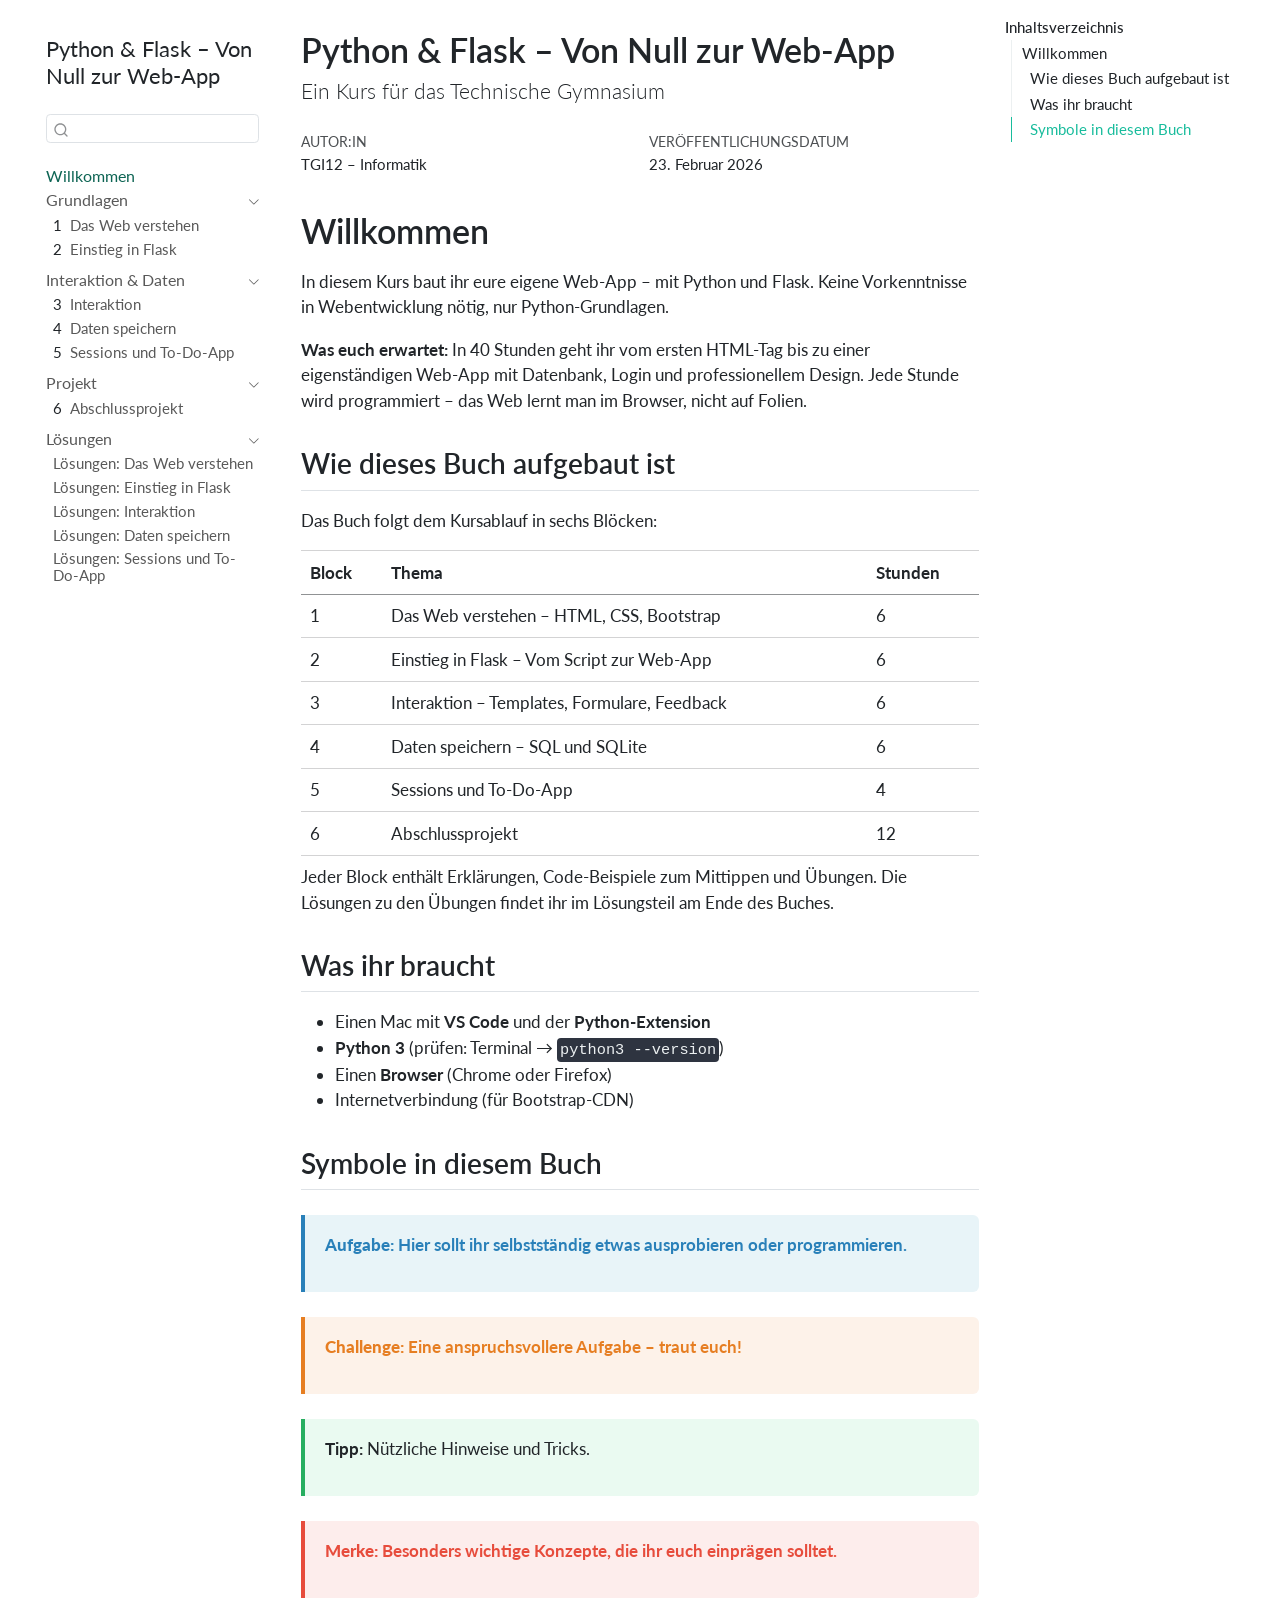
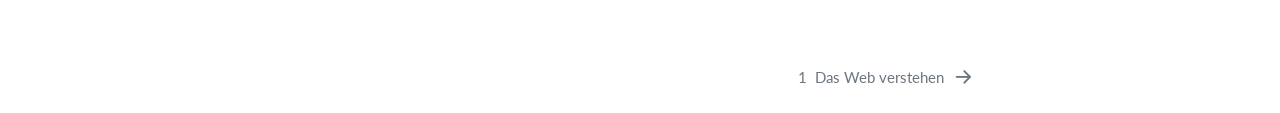
==== index.html @ f897faab "ihioh" ====
<!DOCTYPE html>
<html xmlns="http://www.w3.org/1999/xhtml" lang="de" xml:lang="de"><head>

<meta charset="utf-8">
<meta name="generator" content="quarto-1.8.27">

<meta name="viewport" content="width=device-width, initial-scale=1.0, user-scalable=yes">

<meta name="author" content="TGI12 – Informatik">

<title>Python &amp; Flask – Von Null zur Web-App</title>
<style>
code{white-space: pre-wrap;}
span.smallcaps{font-variant: small-caps;}
div.columns{display: flex; gap: min(4vw, 1.5em);}
div.column{flex: auto; overflow-x: auto;}
div.hanging-indent{margin-left: 1.5em; text-indent: -1.5em;}
ul.task-list{list-style: none;}
ul.task-list li input[type="checkbox"] {
  width: 0.8em;
  margin: 0 0.8em 0.2em -1em; /* quarto-specific, see https://github.com/quarto-dev/quarto-cli/issues/4556 */ 
  vertical-align: middle;
}
</style>


<script src="site_libs/quarto-nav/quarto-nav.js"></script>
<script src="site_libs/quarto-nav/headroom.min.js"></script>
<script src="site_libs/clipboard/clipboard.min.js"></script>
<script src="site_libs/quarto-search/autocomplete.umd.js"></script>
<script src="site_libs/quarto-search/fuse.min.js"></script>
<script src="site_libs/quarto-search/quarto-search.js"></script>
<meta name="quarto:offset" content="./">
<link href="./01-web-verstehen.html" rel="next">
<script src="site_libs/quarto-html/quarto.js" type="module"></script>
<script src="site_libs/quarto-html/tabsets/tabsets.js" type="module"></script>
<script src="site_libs/quarto-html/axe/axe-check.js" type="module"></script>
<script src="site_libs/quarto-html/popper.min.js"></script>
<script src="site_libs/quarto-html/tippy.umd.min.js"></script>
<script src="site_libs/quarto-html/anchor.min.js"></script>
<link href="site_libs/quarto-html/tippy.css" rel="stylesheet">
<link href="site_libs/quarto-html/quarto-syntax-highlighting-9e15f8fb9e1f2f288bfbe28f6ca11029.css" rel="stylesheet" id="quarto-text-highlighting-styles">
<script src="site_libs/bootstrap/bootstrap.min.js"></script>
<link href="site_libs/bootstrap/bootstrap-icons.css" rel="stylesheet">
<link href="site_libs/bootstrap/bootstrap-2f3bc4ba27a05b147495d91446fe5e42.min.css" rel="stylesheet" append-hash="true" id="quarto-bootstrap" data-mode="light">
<script id="quarto-search-options" type="application/json">{
  "location": "sidebar",
  "copy-button": false,
  "collapse-after": 3,
  "panel-placement": "start",
  "type": "textbox",
  "limit": 50,
  "keyboard-shortcut": [
    "f",
    "/",
    "s"
  ],
  "show-item-context": false,
  "language": {
    "search-no-results-text": "Keine Treffer",
    "search-matching-documents-text": "Treffer",
    "search-copy-link-title": "Link in die Suche kopieren",
    "search-hide-matches-text": "Zusätzliche Treffer verbergen",
    "search-more-match-text": "weitere Treffer in diesem Dokument",
    "search-more-matches-text": "weitere Treffer in diesem Dokument",
    "search-clear-button-title": "Zurücksetzen",
    "search-text-placeholder": "",
    "search-detached-cancel-button-title": "Abbrechen",
    "search-submit-button-title": "Abschicken",
    "search-label": "Suchen"
  }
}</script>


<link rel="stylesheet" href="styles.css">
</head>

<body class="nav-sidebar floating quarto-light">

<div id="quarto-search-results"></div>
  <header id="quarto-header" class="headroom fixed-top">
  <nav class="quarto-secondary-nav">
    <div class="container-fluid d-flex">
      <button type="button" class="quarto-btn-toggle btn" data-bs-toggle="collapse" role="button" data-bs-target=".quarto-sidebar-collapse-item" aria-controls="quarto-sidebar" aria-expanded="false" aria-label="Seitenleiste umschalten" onclick="if (window.quartoToggleHeadroom) { window.quartoToggleHeadroom(); }">
        <i class="bi bi-layout-text-sidebar-reverse"></i>
      </button>
        <nav class="quarto-page-breadcrumbs" aria-label="breadcrumb"><ol class="breadcrumb"><li class="breadcrumb-item"><a href="./index.html">Willkommen</a></li></ol></nav>
        <a class="flex-grow-1" role="navigation" data-bs-toggle="collapse" data-bs-target=".quarto-sidebar-collapse-item" aria-controls="quarto-sidebar" aria-expanded="false" aria-label="Seitenleiste umschalten" onclick="if (window.quartoToggleHeadroom) { window.quartoToggleHeadroom(); }">      
        </a>
      <button type="button" class="btn quarto-search-button" aria-label="Suchen" onclick="window.quartoOpenSearch();">
        <i class="bi bi-search"></i>
      </button>
    </div>
  </nav>
</header>
<!-- content -->
<div id="quarto-content" class="quarto-container page-columns page-rows-contents page-layout-article">
<!-- sidebar -->
  <nav id="quarto-sidebar" class="sidebar collapse collapse-horizontal quarto-sidebar-collapse-item sidebar-navigation floating overflow-auto">
    <div class="pt-lg-2 mt-2 text-left sidebar-header">
    <div class="sidebar-title mb-0 py-0">
      <a href="./">Python &amp; Flask – Von Null zur Web-App</a> 
    </div>
      </div>
        <div class="mt-2 flex-shrink-0 align-items-center">
        <div class="sidebar-search">
        <div id="quarto-search" class="" title="Suchen"></div>
        </div>
        </div>
    <div class="sidebar-menu-container"> 
    <ul class="list-unstyled mt-1">
        <li class="sidebar-item">
  <div class="sidebar-item-container"> 
  <a href="./index.html" class="sidebar-item-text sidebar-link active">
 <span class="menu-text">Willkommen</span></a>
  </div>
</li>
        <li class="sidebar-item sidebar-item-section">
      <div class="sidebar-item-container"> 
            <a class="sidebar-item-text sidebar-link text-start" data-bs-toggle="collapse" data-bs-target="#quarto-sidebar-section-1" role="navigation" aria-expanded="true">
 <span class="menu-text">Grundlagen</span></a>
          <a class="sidebar-item-toggle text-start" data-bs-toggle="collapse" data-bs-target="#quarto-sidebar-section-1" role="navigation" aria-expanded="true" aria-label="Abschnitt umschalten">
            <i class="bi bi-chevron-right ms-2"></i>
          </a> 
      </div>
      <ul id="quarto-sidebar-section-1" class="collapse list-unstyled sidebar-section depth1 show">  
          <li class="sidebar-item">
  <div class="sidebar-item-container"> 
  <a href="./01-web-verstehen.html" class="sidebar-item-text sidebar-link">
 <span class="menu-text"><span class="chapter-number">1</span>&nbsp; <span class="chapter-title">Das Web verstehen</span></span></a>
  </div>
</li>
          <li class="sidebar-item">
  <div class="sidebar-item-container"> 
  <a href="./02-einstieg-flask.html" class="sidebar-item-text sidebar-link">
 <span class="menu-text"><span class="chapter-number">2</span>&nbsp; <span class="chapter-title">Einstieg in Flask</span></span></a>
  </div>
</li>
      </ul>
  </li>
        <li class="sidebar-item sidebar-item-section">
      <div class="sidebar-item-container"> 
            <a class="sidebar-item-text sidebar-link text-start" data-bs-toggle="collapse" data-bs-target="#quarto-sidebar-section-2" role="navigation" aria-expanded="true">
 <span class="menu-text">Interaktion &amp; Daten</span></a>
          <a class="sidebar-item-toggle text-start" data-bs-toggle="collapse" data-bs-target="#quarto-sidebar-section-2" role="navigation" aria-expanded="true" aria-label="Abschnitt umschalten">
            <i class="bi bi-chevron-right ms-2"></i>
          </a> 
      </div>
      <ul id="quarto-sidebar-section-2" class="collapse list-unstyled sidebar-section depth1 show">  
          <li class="sidebar-item">
  <div class="sidebar-item-container"> 
  <a href="./03-interaktion.html" class="sidebar-item-text sidebar-link">
 <span class="menu-text"><span class="chapter-number">3</span>&nbsp; <span class="chapter-title">Interaktion</span></span></a>
  </div>
</li>
          <li class="sidebar-item">
  <div class="sidebar-item-container"> 
  <a href="./04-datenbanken.html" class="sidebar-item-text sidebar-link">
 <span class="menu-text"><span class="chapter-number">4</span>&nbsp; <span class="chapter-title">Daten speichern</span></span></a>
  </div>
</li>
          <li class="sidebar-item">
  <div class="sidebar-item-container"> 
  <a href="./05-sessions.html" class="sidebar-item-text sidebar-link">
 <span class="menu-text"><span class="chapter-number">5</span>&nbsp; <span class="chapter-title">Sessions und To-Do-App</span></span></a>
  </div>
</li>
      </ul>
  </li>
        <li class="sidebar-item sidebar-item-section">
      <div class="sidebar-item-container"> 
            <a class="sidebar-item-text sidebar-link text-start" data-bs-toggle="collapse" data-bs-target="#quarto-sidebar-section-3" role="navigation" aria-expanded="true">
 <span class="menu-text">Projekt</span></a>
          <a class="sidebar-item-toggle text-start" data-bs-toggle="collapse" data-bs-target="#quarto-sidebar-section-3" role="navigation" aria-expanded="true" aria-label="Abschnitt umschalten">
            <i class="bi bi-chevron-right ms-2"></i>
          </a> 
      </div>
      <ul id="quarto-sidebar-section-3" class="collapse list-unstyled sidebar-section depth1 show">  
          <li class="sidebar-item">
  <div class="sidebar-item-container"> 
  <a href="./06-abschlussprojekt.html" class="sidebar-item-text sidebar-link">
 <span class="menu-text"><span class="chapter-number">6</span>&nbsp; <span class="chapter-title">Abschlussprojekt</span></span></a>
  </div>
</li>
      </ul>
  </li>
        <li class="sidebar-item sidebar-item-section">
      <div class="sidebar-item-container"> 
            <a class="sidebar-item-text sidebar-link text-start" data-bs-toggle="collapse" data-bs-target="#quarto-sidebar-section-4" role="navigation" aria-expanded="true">
 <span class="menu-text">Lösungen</span></a>
          <a class="sidebar-item-toggle text-start" data-bs-toggle="collapse" data-bs-target="#quarto-sidebar-section-4" role="navigation" aria-expanded="true" aria-label="Abschnitt umschalten">
            <i class="bi bi-chevron-right ms-2"></i>
          </a> 
      </div>
      <ul id="quarto-sidebar-section-4" class="collapse list-unstyled sidebar-section depth1 show">  
          <li class="sidebar-item">
  <div class="sidebar-item-container"> 
  <a href="./loesungen/01-loesungen.html" class="sidebar-item-text sidebar-link">
 <span class="menu-text">Lösungen: Das Web verstehen</span></a>
  </div>
</li>
          <li class="sidebar-item">
  <div class="sidebar-item-container"> 
  <a href="./loesungen/02-loesungen.html" class="sidebar-item-text sidebar-link">
 <span class="menu-text">Lösungen: Einstieg in Flask</span></a>
  </div>
</li>
          <li class="sidebar-item">
  <div class="sidebar-item-container"> 
  <a href="./loesungen/03-loesungen.html" class="sidebar-item-text sidebar-link">
 <span class="menu-text">Lösungen: Interaktion</span></a>
  </div>
</li>
          <li class="sidebar-item">
  <div class="sidebar-item-container"> 
  <a href="./loesungen/04-loesungen.html" class="sidebar-item-text sidebar-link">
 <span class="menu-text">Lösungen: Daten speichern</span></a>
  </div>
</li>
          <li class="sidebar-item">
  <div class="sidebar-item-container"> 
  <a href="./loesungen/05-loesungen.html" class="sidebar-item-text sidebar-link">
 <span class="menu-text">Lösungen: Sessions und To-Do-App</span></a>
  </div>
</li>
      </ul>
  </li>
    </ul>
    </div>
</nav>
<div id="quarto-sidebar-glass" class="quarto-sidebar-collapse-item" data-bs-toggle="collapse" data-bs-target=".quarto-sidebar-collapse-item"></div>
<!-- margin-sidebar -->
    <div id="quarto-margin-sidebar" class="sidebar margin-sidebar">
        <nav id="TOC" role="doc-toc" class="toc-active">
    <h2 id="toc-title">Inhaltsverzeichnis</h2>
   
  <ul>
  <li><a href="#willkommen" id="toc-willkommen" class="nav-link active" data-scroll-target="#willkommen">Willkommen</a>
  <ul class="collapse">
  <li><a href="#wie-dieses-buch-aufgebaut-ist" id="toc-wie-dieses-buch-aufgebaut-ist" class="nav-link" data-scroll-target="#wie-dieses-buch-aufgebaut-ist">Wie dieses Buch aufgebaut ist</a></li>
  <li><a href="#was-ihr-braucht" id="toc-was-ihr-braucht" class="nav-link" data-scroll-target="#was-ihr-braucht">Was ihr braucht</a></li>
  <li><a href="#symbole-in-diesem-buch" id="toc-symbole-in-diesem-buch" class="nav-link" data-scroll-target="#symbole-in-diesem-buch">Symbole in diesem Buch</a></li>
  </ul></li>
  </ul>
</nav>
    </div>
<!-- main -->
<main class="content" id="quarto-document-content">

<header id="title-block-header" class="quarto-title-block default">
<div class="quarto-title">
<h1 class="title">Python &amp; Flask – Von Null zur Web-App</h1>
<p class="subtitle lead">Ein Kurs für das Technische Gymnasium</p>
</div>



<div class="quarto-title-meta">

    <div>
    <div class="quarto-title-meta-heading">Autor:in</div>
    <div class="quarto-title-meta-contents">
             <p>TGI12 – Informatik </p>
          </div>
  </div>
    
    <div>
    <div class="quarto-title-meta-heading">Veröffentlichungsdatum</div>
    <div class="quarto-title-meta-contents">
      <p class="date">23. Februar 2026</p>
    </div>
  </div>
  
    
  </div>
  


</header>


<section id="willkommen" class="level1 unnumbered">
<h1 class="unnumbered">Willkommen</h1>
<p>In diesem Kurs baut ihr eure eigene Web-App – mit Python und Flask. Keine Vorkenntnisse in Webentwicklung nötig, nur Python-Grundlagen.</p>
<p><strong>Was euch erwartet:</strong> In 40 Stunden geht ihr vom ersten HTML-Tag bis zu einer eigenständigen Web-App mit Datenbank, Login und professionellem Design. Jede Stunde wird programmiert – das Web lernt man im Browser, nicht auf Folien.</p>
<section id="wie-dieses-buch-aufgebaut-ist" class="level2">
<h2 class="anchored" data-anchor-id="wie-dieses-buch-aufgebaut-ist">Wie dieses Buch aufgebaut ist</h2>
<p>Das Buch folgt dem Kursablauf in sechs Blöcken:</p>
<table class="caption-top table">
<thead>
<tr class="header">
<th>Block</th>
<th>Thema</th>
<th>Stunden</th>
</tr>
</thead>
<tbody>
<tr class="odd">
<td>1</td>
<td>Das Web verstehen – HTML, CSS, Bootstrap</td>
<td>6</td>
</tr>
<tr class="even">
<td>2</td>
<td>Einstieg in Flask – Vom Script zur Web-App</td>
<td>6</td>
</tr>
<tr class="odd">
<td>3</td>
<td>Interaktion – Templates, Formulare, Feedback</td>
<td>6</td>
</tr>
<tr class="even">
<td>4</td>
<td>Daten speichern – SQL und SQLite</td>
<td>6</td>
</tr>
<tr class="odd">
<td>5</td>
<td>Sessions und To-Do-App</td>
<td>4</td>
</tr>
<tr class="even">
<td>6</td>
<td>Abschlussprojekt</td>
<td>12</td>
</tr>
</tbody>
</table>
<p>Jeder Block enthält Erklärungen, Code-Beispiele zum Mittippen und Übungen. Die Lösungen zu den Übungen findet ihr im Lösungsteil am Ende des Buches.</p>
</section>
<section id="was-ihr-braucht" class="level2">
<h2 class="anchored" data-anchor-id="was-ihr-braucht">Was ihr braucht</h2>
<ul>
<li>Einen Mac mit <strong>VS Code</strong> und der <strong>Python-Extension</strong></li>
<li><strong>Python 3</strong> (prüfen: Terminal → <code>python3 --version</code>)</li>
<li>Einen <strong>Browser</strong> (Chrome oder Firefox)</li>
<li>Internetverbindung (für Bootstrap-CDN)</li>
</ul>
</section>
<section id="symbole-in-diesem-buch" class="level2">
<h2 class="anchored" data-anchor-id="symbole-in-diesem-buch">Symbole in diesem Buch</h2>
<div class="aufgabe">
<p><strong>Aufgabe:</strong> Hier sollt ihr selbstständig etwas ausprobieren oder programmieren.</p>
</div>
<div class="challenge">
<p><strong>Challenge:</strong> Eine anspruchsvollere Aufgabe – traut euch!</p>
</div>
<div class="hinweis">
<p><strong>Tipp:</strong> Nützliche Hinweise und Tricks.</p>
</div>
<div class="merke">
<p><strong>Merke:</strong> Besonders wichtige Konzepte, die ihr euch einprägen solltet.</p>
</div>


</section>
</section>

</main> <!-- /main -->
<script id="quarto-html-after-body" type="application/javascript">
  window.document.addEventListener("DOMContentLoaded", function (event) {
    const icon = "";
    const anchorJS = new window.AnchorJS();
    anchorJS.options = {
      placement: 'right',
      icon: icon
    };
    anchorJS.add('.anchored');
    const isCodeAnnotation = (el) => {
      for (const clz of el.classList) {
        if (clz.startsWith('code-annotation-')) {                     
          return true;
        }
      }
      return false;
    }
    const onCopySuccess = function(e) {
      // button target
      const button = e.trigger;
      // don't keep focus
      button.blur();
      // flash "checked"
      button.classList.add('code-copy-button-checked');
      var currentTitle = button.getAttribute("title");
      button.setAttribute("title", "Kopiert");
      let tooltip;
      if (window.bootstrap) {
        button.setAttribute("data-bs-toggle", "tooltip");
        button.setAttribute("data-bs-placement", "left");
        button.setAttribute("data-bs-title", "Kopiert");
        tooltip = new bootstrap.Tooltip(button, 
          { trigger: "manual", 
            customClass: "code-copy-button-tooltip",
            offset: [0, -8]});
        tooltip.show();    
      }
      setTimeout(function() {
        if (tooltip) {
          tooltip.hide();
          button.removeAttribute("data-bs-title");
          button.removeAttribute("data-bs-toggle");
          button.removeAttribute("data-bs-placement");
        }
        button.setAttribute("title", currentTitle);
        button.classList.remove('code-copy-button-checked');
      }, 1000);
      // clear code selection
      e.clearSelection();
    }
    const getTextToCopy = function(trigger) {
      const outerScaffold = trigger.parentElement.cloneNode(true);
      const codeEl = outerScaffold.querySelector('code');
      for (const childEl of codeEl.children) {
        if (isCodeAnnotation(childEl)) {
          childEl.remove();
        }
      }
      return codeEl.innerText;
    }
    const clipboard = new window.ClipboardJS('.code-copy-button:not([data-in-quarto-modal])', {
      text: getTextToCopy
    });
    clipboard.on('success', onCopySuccess);
    if (window.document.getElementById('quarto-embedded-source-code-modal')) {
      const clipboardModal = new window.ClipboardJS('.code-copy-button[data-in-quarto-modal]', {
        text: getTextToCopy,
        container: window.document.getElementById('quarto-embedded-source-code-modal')
      });
      clipboardModal.on('success', onCopySuccess);
    }
      var localhostRegex = new RegExp(/^(?:http|https):\/\/localhost\:?[0-9]*\//);
      var mailtoRegex = new RegExp(/^mailto:/);
        var filterRegex = new RegExp('/' + window.location.host + '/');
      var isInternal = (href) => {
          return filterRegex.test(href) || localhostRegex.test(href) || mailtoRegex.test(href);
      }
      // Inspect non-navigation links and adorn them if external
     var links = window.document.querySelectorAll('a[href]:not(.nav-link):not(.navbar-brand):not(.toc-action):not(.sidebar-link):not(.sidebar-item-toggle):not(.pagination-link):not(.no-external):not([aria-hidden]):not(.dropdown-item):not(.quarto-navigation-tool):not(.about-link)');
      for (var i=0; i<links.length; i++) {
        const link = links[i];
        if (!isInternal(link.href)) {
          // undo the damage that might have been done by quarto-nav.js in the case of
          // links that we want to consider external
          if (link.dataset.originalHref !== undefined) {
            link.href = link.dataset.originalHref;
          }
        }
      }
    function tippyHover(el, contentFn, onTriggerFn, onUntriggerFn) {
      const config = {
        allowHTML: true,
        maxWidth: 500,
        delay: 100,
        arrow: false,
        appendTo: function(el) {
            return el.parentElement;
        },
        interactive: true,
        interactiveBorder: 10,
        theme: 'quarto',
        placement: 'bottom-start',
      };
      if (contentFn) {
        config.content = contentFn;
      }
      if (onTriggerFn) {
        config.onTrigger = onTriggerFn;
      }
      if (onUntriggerFn) {
        config.onUntrigger = onUntriggerFn;
      }
      window.tippy(el, config); 
    }
    const noterefs = window.document.querySelectorAll('a[role="doc-noteref"]');
    for (var i=0; i<noterefs.length; i++) {
      const ref = noterefs[i];
      tippyHover(ref, function() {
        // use id or data attribute instead here
        let href = ref.getAttribute('data-footnote-href') || ref.getAttribute('href');
        try { href = new URL(href).hash; } catch {}
        const id = href.replace(/^#\/?/, "");
        const note = window.document.getElementById(id);
        if (note) {
          return note.innerHTML;
        } else {
          return "";
        }
      });
    }
    const xrefs = window.document.querySelectorAll('a.quarto-xref');
    const processXRef = (id, note) => {
      // Strip column container classes
      const stripColumnClz = (el) => {
        el.classList.remove("page-full", "page-columns");
        if (el.children) {
          for (const child of el.children) {
            stripColumnClz(child);
          }
        }
      }
      stripColumnClz(note)
      if (id === null || id.startsWith('sec-')) {
        // Special case sections, only their first couple elements
        const container = document.createElement("div");
        if (note.children && note.children.length > 2) {
          container.appendChild(note.children[0].cloneNode(true));
          for (let i = 1; i < note.children.length; i++) {
            const child = note.children[i];
            if (child.tagName === "P" && child.innerText === "") {
              continue;
            } else {
              container.appendChild(child.cloneNode(true));
              break;
            }
          }
          if (window.Quarto?.typesetMath) {
            window.Quarto.typesetMath(container);
          }
          return container.innerHTML
        } else {
          if (window.Quarto?.typesetMath) {
            window.Quarto.typesetMath(note);
          }
          return note.innerHTML;
        }
      } else {
        // Remove any anchor links if they are present
        const anchorLink = note.querySelector('a.anchorjs-link');
        if (anchorLink) {
          anchorLink.remove();
        }
        if (window.Quarto?.typesetMath) {
          window.Quarto.typesetMath(note);
        }
        if (note.classList.contains("callout")) {
          return note.outerHTML;
        } else {
          return note.innerHTML;
        }
      }
    }
    for (var i=0; i<xrefs.length; i++) {
      const xref = xrefs[i];
      tippyHover(xref, undefined, function(instance) {
        instance.disable();
        let url = xref.getAttribute('href');
        let hash = undefined; 
        if (url.startsWith('#')) {
          hash = url;
        } else {
          try { hash = new URL(url).hash; } catch {}
        }
        if (hash) {
          const id = hash.replace(/^#\/?/, "");
          const note = window.document.getElementById(id);
          if (note !== null) {
            try {
              const html = processXRef(id, note.cloneNode(true));
              instance.setContent(html);
            } finally {
              instance.enable();
              instance.show();
            }
          } else {
            // See if we can fetch this
            fetch(url.split('#')[0])
            .then(res => res.text())
            .then(html => {
              const parser = new DOMParser();
              const htmlDoc = parser.parseFromString(html, "text/html");
              const note = htmlDoc.getElementById(id);
              if (note !== null) {
                const html = processXRef(id, note);
                instance.setContent(html);
              } 
            }).finally(() => {
              instance.enable();
              instance.show();
            });
          }
        } else {
          // See if we can fetch a full url (with no hash to target)
          // This is a special case and we should probably do some content thinning / targeting
          fetch(url)
          .then(res => res.text())
          .then(html => {
            const parser = new DOMParser();
            const htmlDoc = parser.parseFromString(html, "text/html");
            const note = htmlDoc.querySelector('main.content');
            if (note !== null) {
              // This should only happen for chapter cross references
              // (since there is no id in the URL)
              // remove the first header
              if (note.children.length > 0 && note.children[0].tagName === "HEADER") {
                note.children[0].remove();
              }
              const html = processXRef(null, note);
              instance.setContent(html);
            } 
          }).finally(() => {
            instance.enable();
            instance.show();
          });
        }
      }, function(instance) {
      });
    }
        let selectedAnnoteEl;
        const selectorForAnnotation = ( cell, annotation) => {
          let cellAttr = 'data-code-cell="' + cell + '"';
          let lineAttr = 'data-code-annotation="' +  annotation + '"';
          const selector = 'span[' + cellAttr + '][' + lineAttr + ']';
          return selector;
        }
        const selectCodeLines = (annoteEl) => {
          const doc = window.document;
          const targetCell = annoteEl.getAttribute("data-target-cell");
          const targetAnnotation = annoteEl.getAttribute("data-target-annotation");
          const annoteSpan = window.document.querySelector(selectorForAnnotation(targetCell, targetAnnotation));
          const lines = annoteSpan.getAttribute("data-code-lines").split(",");
          const lineIds = lines.map((line) => {
            return targetCell + "-" + line;
          })
          let top = null;
          let height = null;
          let parent = null;
          if (lineIds.length > 0) {
              //compute the position of the single el (top and bottom and make a div)
              const el = window.document.getElementById(lineIds[0]);
              top = el.offsetTop;
              height = el.offsetHeight;
              parent = el.parentElement.parentElement;
            if (lineIds.length > 1) {
              const lastEl = window.document.getElementById(lineIds[lineIds.length - 1]);
              const bottom = lastEl.offsetTop + lastEl.offsetHeight;
              height = bottom - top;
            }
            if (top !== null && height !== null && parent !== null) {
              // cook up a div (if necessary) and position it 
              let div = window.document.getElementById("code-annotation-line-highlight");
              if (div === null) {
                div = window.document.createElement("div");
                div.setAttribute("id", "code-annotation-line-highlight");
                div.style.position = 'absolute';
                parent.appendChild(div);
              }
              div.style.top = top - 2 + "px";
              div.style.height = height + 4 + "px";
              div.style.left = 0;
              let gutterDiv = window.document.getElementById("code-annotation-line-highlight-gutter");
              if (gutterDiv === null) {
                gutterDiv = window.document.createElement("div");
                gutterDiv.setAttribute("id", "code-annotation-line-highlight-gutter");
                gutterDiv.style.position = 'absolute';
                const codeCell = window.document.getElementById(targetCell);
                const gutter = codeCell.querySelector('.code-annotation-gutter');
                gutter.appendChild(gutterDiv);
              }
              gutterDiv.style.top = top - 2 + "px";
              gutterDiv.style.height = height + 4 + "px";
            }
            selectedAnnoteEl = annoteEl;
          }
        };
        const unselectCodeLines = () => {
          const elementsIds = ["code-annotation-line-highlight", "code-annotation-line-highlight-gutter"];
          elementsIds.forEach((elId) => {
            const div = window.document.getElementById(elId);
            if (div) {
              div.remove();
            }
          });
          selectedAnnoteEl = undefined;
        };
          // Handle positioning of the toggle
      window.addEventListener(
        "resize",
        throttle(() => {
          elRect = undefined;
          if (selectedAnnoteEl) {
            selectCodeLines(selectedAnnoteEl);
          }
        }, 10)
      );
      function throttle(fn, ms) {
      let throttle = false;
      let timer;
        return (...args) => {
          if(!throttle) { // first call gets through
              fn.apply(this, args);
              throttle = true;
          } else { // all the others get throttled
              if(timer) clearTimeout(timer); // cancel #2
              timer = setTimeout(() => {
                fn.apply(this, args);
                timer = throttle = false;
              }, ms);
          }
        };
      }
        // Attach click handler to the DT
        const annoteDls = window.document.querySelectorAll('dt[data-target-cell]');
        for (const annoteDlNode of annoteDls) {
          annoteDlNode.addEventListener('click', (event) => {
            const clickedEl = event.target;
            if (clickedEl !== selectedAnnoteEl) {
              unselectCodeLines();
              const activeEl = window.document.querySelector('dt[data-target-cell].code-annotation-active');
              if (activeEl) {
                activeEl.classList.remove('code-annotation-active');
              }
              selectCodeLines(clickedEl);
              clickedEl.classList.add('code-annotation-active');
            } else {
              // Unselect the line
              unselectCodeLines();
              clickedEl.classList.remove('code-annotation-active');
            }
          });
        }
    const findCites = (el) => {
      const parentEl = el.parentElement;
      if (parentEl) {
        const cites = parentEl.dataset.cites;
        if (cites) {
          return {
            el,
            cites: cites.split(' ')
          };
        } else {
          return findCites(el.parentElement)
        }
      } else {
        return undefined;
      }
    };
    var bibliorefs = window.document.querySelectorAll('a[role="doc-biblioref"]');
    for (var i=0; i<bibliorefs.length; i++) {
      const ref = bibliorefs[i];
      const citeInfo = findCites(ref);
      if (citeInfo) {
        tippyHover(citeInfo.el, function() {
          var popup = window.document.createElement('div');
          citeInfo.cites.forEach(function(cite) {
            var citeDiv = window.document.createElement('div');
            citeDiv.classList.add('hanging-indent');
            citeDiv.classList.add('csl-entry');
            var biblioDiv = window.document.getElementById('ref-' + cite);
            if (biblioDiv) {
              citeDiv.innerHTML = biblioDiv.innerHTML;
            }
            popup.appendChild(citeDiv);
          });
          return popup.innerHTML;
        });
      }
    }
  });
  </script>
<nav class="page-navigation">
  <div class="nav-page nav-page-previous">
  </div>
  <div class="nav-page nav-page-next">
      <a href="./01-web-verstehen.html" class="pagination-link" aria-label="Das Web verstehen">
        <span class="nav-page-text"><span class="chapter-number">1</span>&nbsp; <span class="chapter-title">Das Web verstehen</span></span> <i class="bi bi-arrow-right-short"></i>
      </a>
  </div>
</nav>
</div> <!-- /content -->




</body></html>
---- site_libs/quarto-html/tippy.css ----
.tippy-box[data-animation=fade][data-state=hidden]{opacity:0}[data-tippy-root]{max-width:calc(100vw - 10px)}.tippy-box{position:relative;background-color:#333;color:#fff;border-radius:4px;font-size:14px;line-height:1.4;white-space:normal;outline:0;transition-property:transform,visibility,opacity}.tippy-box[data-placement^=top]>.tippy-arrow{bottom:0}.tippy-box[data-placement^=top]>.tippy-arrow:before{bottom:-7px;left:0;border-width:8px 8px 0;border-top-color:initial;transform-origin:center top}.tippy-box[data-placement^=bottom]>.tippy-arrow{top:0}.tippy-box[data-placement^=bottom]>.tippy-arrow:before{top:-7px;left:0;border-width:0 8px 8px;border-bottom-color:initial;transform-origin:center bottom}.tippy-box[data-placement^=left]>.tippy-arrow{right:0}.tippy-box[data-placement^=left]>.tippy-arrow:before{border-width:8px 0 8px 8px;border-left-color:initial;right:-7px;transform-origin:center left}.tippy-box[data-placement^=right]>.tippy-arrow{left:0}.tippy-box[data-placement^=right]>.tippy-arrow:before{left:-7px;border-width:8px 8px 8px 0;border-right-color:initial;transform-origin:center right}.tippy-box[data-inertia][data-state=visible]{transition-timing-function:cubic-bezier(.54,1.5,.38,1.11)}.tippy-arrow{width:16px;height:16px;color:#333}.tippy-arrow:before{content:"";position:absolute;border-color:transparent;border-style:solid}.tippy-content{position:relative;padding:5px 9px;z-index:1}
---- site_libs/quarto-html/quarto-syntax-highlighting-9e15f8fb9e1f2f288bfbe28f6ca11029.css ----
/* quarto syntax highlight colors */
:root {
  --quarto-hl-al-color: #ff5555;
  --quarto-hl-an-color: #75715e;
  --quarto-hl-at-color: #f92672;
  --quarto-hl-bn-color: #ae81ff;
  --quarto-hl-bu-color: #66D9EF;
  --quarto-hl-ch-color: #e6db74;
  --quarto-hl-co-color: #75715e;
  --quarto-hl-cv-color: #75715e;
  --quarto-hl-cn-color: #ae81ff;
  --quarto-hl-cf-color: #f92672;
  --quarto-hl-dt-color: #66d9ef;
  --quarto-hl-dv-color: #ae81ff;
  --quarto-hl-do-color: #75715e;
  --quarto-hl-er-color: #ff5555;
  --quarto-hl-ex-color: #a6e22e;
  --quarto-hl-fl-color: #ae81ff;
  --quarto-hl-fu-color: #a6e22e;
  --quarto-hl-im-color: #f92672;
  --quarto-hl-in-color: #f1fa8c;
  --quarto-hl-kw-color: #f92672;
  --quarto-hl-op-color: #f8f8f2;
  --quarto-hl-pp-color: #f92672;
  --quarto-hl-re-color: #75715e;
  --quarto-hl-sc-color: #ae81ff;
  --quarto-hl-ss-color: #e6db74;
  --quarto-hl-st-color: #e6db74;
  --quarto-hl-va-color: #f8f8f2;
  --quarto-hl-vs-color: #e6db74;
  --quarto-hl-wa-color: #ff5555;
}

/* other quarto variables */
:root {
  --quarto-font-monospace: SFMono-Regular, Menlo, Monaco, Consolas, "Liberation Mono", "Courier New", monospace;
}

/* syntax highlight based on Pandoc's rules */
pre > code.sourceCode > span {
  color: #f8f8f2;
}

code.sourceCode > span {
  color: #f8f8f2;
}

div.sourceCode,
div.sourceCode pre.sourceCode {
  color: #f8f8f2;
}

/* Normal */
code span {
  color: #f8f8f2;
}

/* Alert */
code span.al {
  font-weight: bold;
  color: #ff5555;
}

/* Annotation */
code span.an {
  color: #75715e;
}

/* Attribute */
code span.at {
  color: #f92672;
}

/* BaseN */
code span.bn {
  color: #ae81ff;
}

/* BuiltIn */
code span.bu {
  color: #66D9EF;
}

/* ControlFlow */
code span.cf {
  color: #f92672;
}

/* Char */
code span.ch {
  color: #e6db74;
}

/* Constant */
code span.cn {
  color: #ae81ff;
}

/* Comment */
code span.co {
  color: #75715e;
}

/* CommentVar */
code span.cv {
  color: #75715e;
}

/* Documentation */
code span.do {
  color: #75715e;
}

/* DataType */
code span.dt {
  font-style: italic;
  color: #66d9ef;
}

/* DecVal */
code span.dv {
  color: #ae81ff;
}

/* Error */
code span.er {
  color: #ff5555;
  text-decoration: underline;
}

/* Extension */
code span.ex {
  font-weight: bold;
  color: #a6e22e;
}

/* Float */
code span.fl {
  color: #ae81ff;
}

/* Function */
code span.fu {
  color: #a6e22e;
}

/* Import */
code span.im {
  color: #f92672;
}

/* Information */
code span.in {
  color: #f1fa8c;
}

/* Keyword */
code span.kw {
  color: #f92672;
}

/* Operator */
code span.op {
  color: #f8f8f2;
}

/* Preprocessor */
code span.pp {
  color: #f92672;
}

/* RegionMarker */
code span.re {
  color: #75715e;
}

/* SpecialChar */
code span.sc {
  color: #ae81ff;
}

/* SpecialString */
code span.ss {
  color: #e6db74;
}

/* String */
code span.st {
  color: #e6db74;
}

/* Variable */
code span.va {
  color: #f8f8f2;
}

/* VerbatimString */
code span.vs {
  color: #e6db74;
}

/* Warning */
code span.wa {
  color: #ff5555;
}

.prevent-inlining {
  content: "</";
}

/*# sourceMappingURL=ec96be89d875e9398b1e9514b92dbd92.css.map */
---- styles.css ----
/* Eigene Styles für das Flask-Kursbuch */

/* Inline-Code besser lesbar machen */
code:not(pre code) {
  background-color: #2c3e50;
  color: #ecf0f1;
  padding: 0.15em 0.4em;
  border-radius: 4px;
  font-size: 0.9em;
}

/* Code-Blöcke: dunkler Hintergrund für bessere Lesbarkeit */
pre {
  background-color: #2c3e50 !important;
  border-radius: 6px;
  padding: 1em;
}

pre code {
  color: #ecf0f1;
}

/* Aufgaben-Boxen */
.aufgabe {
  background-color: #e8f4f8;
  border-left: 4px solid #2980b9;
  padding: 1em 1.2em;
  margin: 1.5em 0;
  border-radius: 0 6px 6px 0;
}

.aufgabe > p:first-child {
  font-weight: bold;
  color: #2980b9;
}

/* Challenge-Boxen */
.challenge {
  background-color: #fdf2e9;
  border-left: 4px solid #e67e22;
  padding: 1em 1.2em;
  margin: 1.5em 0;
  border-radius: 0 6px 6px 0;
}

.challenge > p:first-child {
  font-weight: bold;
  color: #e67e22;
}

/* Hinweis-Boxen */
.hinweis {
  background-color: #eafaf1;
  border-left: 4px solid #27ae60;
  padding: 1em 1.2em;
  margin: 1.5em 0;
  border-radius: 0 6px 6px 0;
}

/* Merke-Boxen */
.merke {
  background-color: #fdedec;
  border-left: 4px solid #e74c3c;
  padding: 1em 1.2em;
  margin: 1.5em 0;
  border-radius: 0 6px 6px 0;
}

.merke > p:first-child {
  font-weight: bold;
  color: #e74c3c;
}
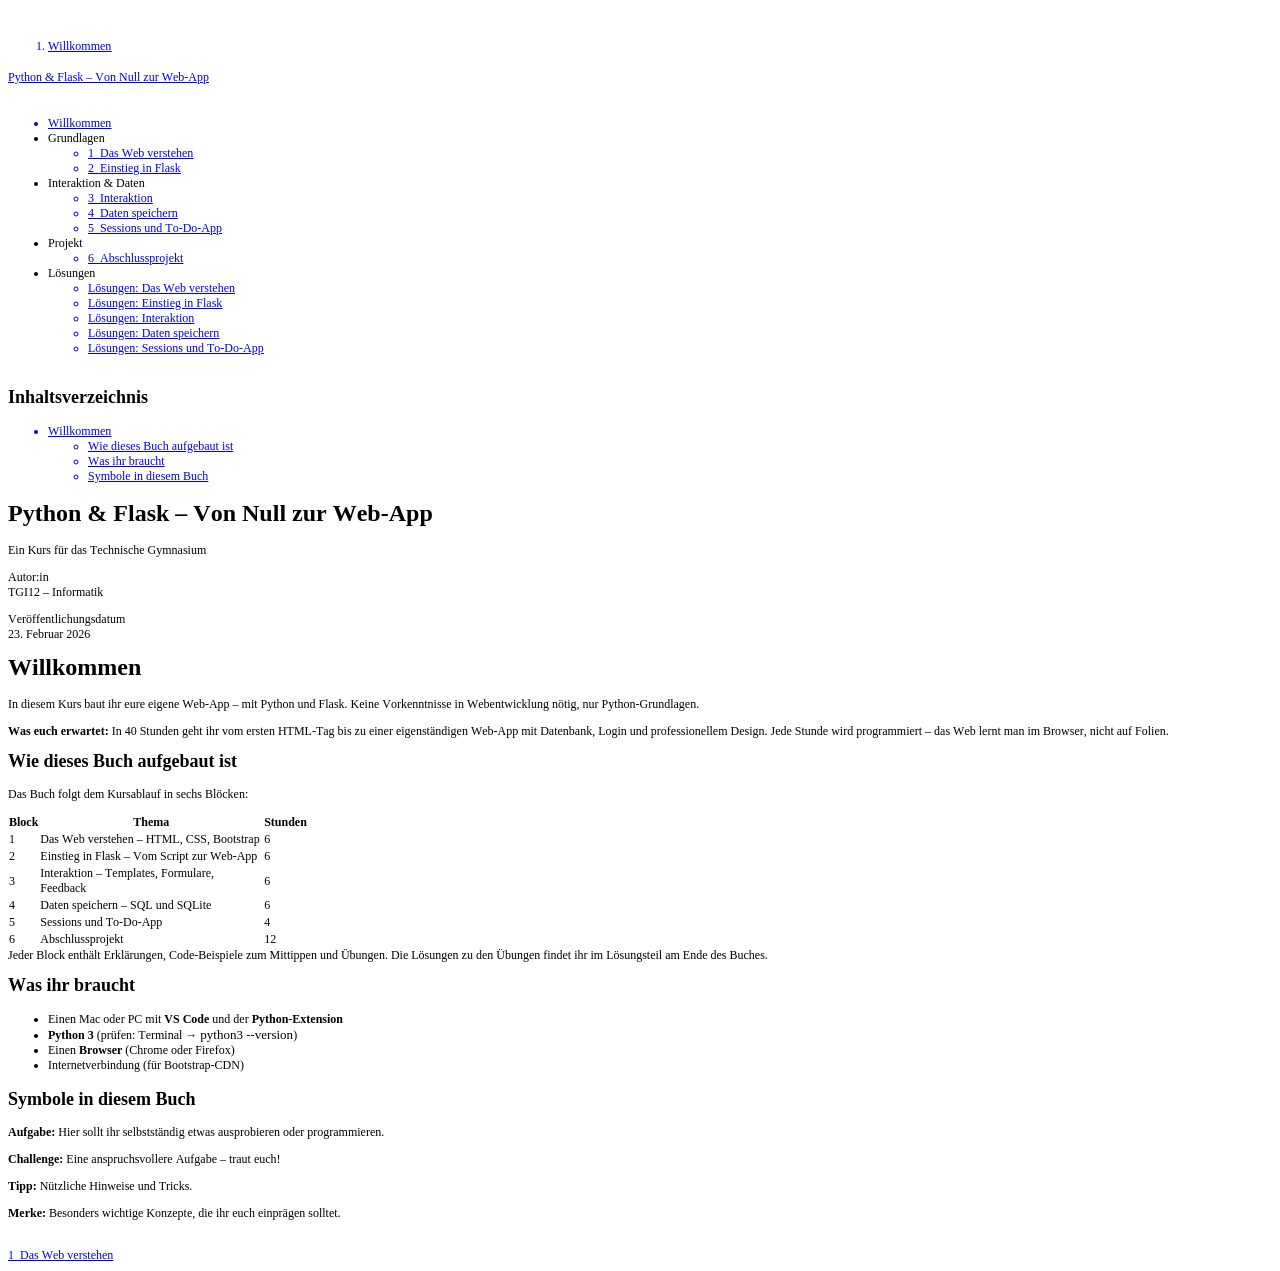
==== commit ceba0bfc: "Update index.html" ====
--- a/index.html
+++ b/index.html
@@ -1,775 +1,183 @@
-<!DOCTYPE html>
-<html xmlns="http://www.w3.org/1999/xhtml" lang="de" xml:lang="de"><head>
-
-<meta charset="utf-8">
-<meta name="generator" content="quarto-1.8.27">
-
-<meta name="viewport" content="width=device-width, initial-scale=1.0, user-scalable=yes">
-
-<meta name="author" content="TGI12 – Informatik">
-
-<title>Python &amp; Flask – Von Null zur Web-App</title>
-<style>
-code{white-space: pre-wrap;}
-span.smallcaps{font-variant: small-caps;}
-div.columns{display: flex; gap: min(4vw, 1.5em);}
-div.column{flex: auto; overflow-x: auto;}
-div.hanging-indent{margin-left: 1.5em; text-indent: -1.5em;}
-ul.task-list{list-style: none;}
-ul.task-list li input[type="checkbox"] {
-  width: 0.8em;
-  margin: 0 0.8em 0.2em -1em; /* quarto-specific, see https://github.com/quarto-dev/quarto-cli/issues/4556 */ 
-  vertical-align: middle;
-}
-</style>
-
-
-<script src="site_libs/quarto-nav/quarto-nav.js"></script>
-<script src="site_libs/quarto-nav/headroom.min.js"></script>
-<script src="site_libs/clipboard/clipboard.min.js"></script>
-<script src="site_libs/quarto-search/autocomplete.umd.js"></script>
-<script src="site_libs/quarto-search/fuse.min.js"></script>
-<script src="site_libs/quarto-search/quarto-search.js"></script>
-<meta name="quarto:offset" content="./">
-<link href="./01-web-verstehen.html" rel="next">
-<script src="site_libs/quarto-html/quarto.js" type="module"></script>
-<script src="site_libs/quarto-html/tabsets/tabsets.js" type="module"></script>
-<script src="site_libs/quarto-html/axe/axe-check.js" type="module"></script>
-<script src="site_libs/quarto-html/popper.min.js"></script>
-<script src="site_libs/quarto-html/tippy.umd.min.js"></script>
-<script src="site_libs/quarto-html/anchor.min.js"></script>
-<link href="site_libs/quarto-html/tippy.css" rel="stylesheet">
-<link href="site_libs/quarto-html/quarto-syntax-highlighting-9e15f8fb9e1f2f288bfbe28f6ca11029.css" rel="stylesheet" id="quarto-text-highlighting-styles">
-<script src="site_libs/bootstrap/bootstrap.min.js"></script>
-<link href="site_libs/bootstrap/bootstrap-icons.css" rel="stylesheet">
-<link href="site_libs/bootstrap/bootstrap-2f3bc4ba27a05b147495d91446fe5e42.min.css" rel="stylesheet" append-hash="true" id="quarto-bootstrap" data-mode="light">
-<script id="quarto-search-options" type="application/json">{
-  "location": "sidebar",
-  "copy-button": false,
-  "collapse-after": 3,
-  "panel-placement": "start",
-  "type": "textbox",
-  "limit": 50,
-  "keyboard-shortcut": [
-    "f",
-    "/",
-    "s"
-  ],
-  "show-item-context": false,
-  "language": {
-    "search-no-results-text": "Keine Treffer",
-    "search-matching-documents-text": "Treffer",
-    "search-copy-link-title": "Link in die Suche kopieren",
-    "search-hide-matches-text": "Zusätzliche Treffer verbergen",
-    "search-more-match-text": "weitere Treffer in diesem Dokument",
-    "search-more-matches-text": "weitere Treffer in diesem Dokument",
-    "search-clear-button-title": "Zurücksetzen",
-    "search-text-placeholder": "",
-    "search-detached-cancel-button-title": "Abbrechen",
-    "search-submit-button-title": "Abschicken",
-    "search-label": "Suchen"
-  }
-}</script>
-
-
-<link rel="stylesheet" href="styles.css">
+<!DOCTYPE html PUBLIC "-//W3C//DTD HTML 4.01//EN" "http://www.w3.org/TR/html4/strict.dtd">
+<html>
+<head>
+  <meta http-equiv="Content-Type" content="text/html; charset=utf-8">
+  <meta http-equiv="Content-Style-Type" content="text/css">
+  <title></title>
+  <meta name="Author" content="TGI12 – Informatik">
+  <meta name="Generator" content="Cocoa HTML Writer">
+  <meta name="CocoaVersion" content="2685.4">
+  <style type="text/css">
+    p.p1 {margin: 0.0px 0.0px 0.0px 0.0px; font: 12.0px Times; -webkit-text-stroke: #000000; min-height: 14.0px}
+    p.p2 {margin: 0.0px 0.0px 0.0px 0.0px; font: 12.0px Times; color: #0000e9; -webkit-text-stroke: #0000e9}
+    p.p3 {margin: 0.0px 0.0px 0.0px 0.0px; font: 12.0px Times; -webkit-text-stroke: #000000}
+    p.p6 {margin: 0.0px 0.0px 12.0px 0.0px; font: 12.0px Times; -webkit-text-stroke: #000000}
+    p.p7 {margin: 0.0px 0.0px 0.0px 0.0px; text-align: center; font: 12.0px Times; -webkit-text-stroke: #000000}
+    li.li2 {margin: 0.0px 0.0px 0.0px 0.0px; font: 12.0px Times; color: #0000e9; -webkit-text-stroke: #0000e9}
+    li.li3 {margin: 0.0px 0.0px 0.0px 0.0px; font: 12.0px Times; -webkit-text-stroke: #000000}
+    span.s1 {font-kerning: none}
+    span.s2 {-webkit-text-stroke: 0px #000000}
+    span.s3 {text-decoration: underline ; font-kerning: none}
+    span.s4 {font-kerning: none; color: #000000; -webkit-text-stroke: 0px #000000}
+    span.s5 {font: 12.0px 'Times New Roman'; font-kerning: none}
+    span.s6 {font: 13.0px Menlo; font-kerning: none}
+    td.td1 {width: 29.3px; margin: 0.5px 0.5px 0.5px 0.5px; padding: 1.0px 1.0px 1.0px 1.0px}
+    td.td2 {width: 221.8px; margin: 0.5px 0.5px 0.5px 0.5px; padding: 1.0px 1.0px 1.0px 1.0px}
+    td.td3 {width: 42.7px; margin: 0.5px 0.5px 0.5px 0.5px; padding: 1.0px 1.0px 1.0px 1.0px}
+    ol.ol1 {list-style-type: decimal}
+    ul.ul1 {list-style-type: disc}
+    ul.ul2 {list-style-type: circle}
+  </style>
 </head>
-
-<body class="nav-sidebar floating quarto-light">
-
-<div id="quarto-search-results"></div>
-  <header id="quarto-header" class="headroom fixed-top">
-  <nav class="quarto-secondary-nav">
-    <div class="container-fluid d-flex">
-      <button type="button" class="quarto-btn-toggle btn" data-bs-toggle="collapse" role="button" data-bs-target=".quarto-sidebar-collapse-item" aria-controls="quarto-sidebar" aria-expanded="false" aria-label="Seitenleiste umschalten" onclick="if (window.quartoToggleHeadroom) { window.quartoToggleHeadroom(); }">
-        <i class="bi bi-layout-text-sidebar-reverse"></i>
-      </button>
-        <nav class="quarto-page-breadcrumbs" aria-label="breadcrumb"><ol class="breadcrumb"><li class="breadcrumb-item"><a href="./index.html">Willkommen</a></li></ol></nav>
-        <a class="flex-grow-1" role="navigation" data-bs-toggle="collapse" data-bs-target=".quarto-sidebar-collapse-item" aria-controls="quarto-sidebar" aria-expanded="false" aria-label="Seitenleiste umschalten" onclick="if (window.quartoToggleHeadroom) { window.quartoToggleHeadroom(); }">      
-        </a>
-      <button type="button" class="btn quarto-search-button" aria-label="Suchen" onclick="window.quartoOpenSearch();">
-        <i class="bi bi-search"></i>
-      </button>
-    </div>
-  </nav>
-</header>
-<!-- content -->
-<div id="quarto-content" class="quarto-container page-columns page-rows-contents page-layout-article">
-<!-- sidebar -->
-  <nav id="quarto-sidebar" class="sidebar collapse collapse-horizontal quarto-sidebar-collapse-item sidebar-navigation floating overflow-auto">
-    <div class="pt-lg-2 mt-2 text-left sidebar-header">
-    <div class="sidebar-title mb-0 py-0">
-      <a href="./">Python &amp; Flask – Von Null zur Web-App</a> 
-    </div>
-      </div>
-        <div class="mt-2 flex-shrink-0 align-items-center">
-        <div class="sidebar-search">
-        <div id="quarto-search" class="" title="Suchen"></div>
-        </div>
-        </div>
-    <div class="sidebar-menu-container"> 
-    <ul class="list-unstyled mt-1">
-        <li class="sidebar-item">
-  <div class="sidebar-item-container"> 
-  <a href="./index.html" class="sidebar-item-text sidebar-link active">
- <span class="menu-text">Willkommen</span></a>
-  </div>
-</li>
-        <li class="sidebar-item sidebar-item-section">
-      <div class="sidebar-item-container"> 
-            <a class="sidebar-item-text sidebar-link text-start" data-bs-toggle="collapse" data-bs-target="#quarto-sidebar-section-1" role="navigation" aria-expanded="true">
- <span class="menu-text">Grundlagen</span></a>
-          <a class="sidebar-item-toggle text-start" data-bs-toggle="collapse" data-bs-target="#quarto-sidebar-section-1" role="navigation" aria-expanded="true" aria-label="Abschnitt umschalten">
-            <i class="bi bi-chevron-right ms-2"></i>
-          </a> 
-      </div>
-      <ul id="quarto-sidebar-section-1" class="collapse list-unstyled sidebar-section depth1 show">  
-          <li class="sidebar-item">
-  <div class="sidebar-item-container"> 
-  <a href="./01-web-verstehen.html" class="sidebar-item-text sidebar-link">
- <span class="menu-text"><span class="chapter-number">1</span>&nbsp; <span class="chapter-title">Das Web verstehen</span></span></a>
-  </div>
-</li>
-          <li class="sidebar-item">
-  <div class="sidebar-item-container"> 
-  <a href="./02-einstieg-flask.html" class="sidebar-item-text sidebar-link">
- <span class="menu-text"><span class="chapter-number">2</span>&nbsp; <span class="chapter-title">Einstieg in Flask</span></span></a>
-  </div>
-</li>
-      </ul>
-  </li>
-        <li class="sidebar-item sidebar-item-section">
-      <div class="sidebar-item-container"> 
-            <a class="sidebar-item-text sidebar-link text-start" data-bs-toggle="collapse" data-bs-target="#quarto-sidebar-section-2" role="navigation" aria-expanded="true">
- <span class="menu-text">Interaktion &amp; Daten</span></a>
-          <a class="sidebar-item-toggle text-start" data-bs-toggle="collapse" data-bs-target="#quarto-sidebar-section-2" role="navigation" aria-expanded="true" aria-label="Abschnitt umschalten">
-            <i class="bi bi-chevron-right ms-2"></i>
-          </a> 
-      </div>
-      <ul id="quarto-sidebar-section-2" class="collapse list-unstyled sidebar-section depth1 show">  
-          <li class="sidebar-item">
-  <div class="sidebar-item-container"> 
-  <a href="./03-interaktion.html" class="sidebar-item-text sidebar-link">
- <span class="menu-text"><span class="chapter-number">3</span>&nbsp; <span class="chapter-title">Interaktion</span></span></a>
-  </div>
-</li>
-          <li class="sidebar-item">
-  <div class="sidebar-item-container"> 
-  <a href="./04-datenbanken.html" class="sidebar-item-text sidebar-link">
- <span class="menu-text"><span class="chapter-number">4</span>&nbsp; <span class="chapter-title">Daten speichern</span></span></a>
-  </div>
-</li>
-          <li class="sidebar-item">
-  <div class="sidebar-item-container"> 
-  <a href="./05-sessions.html" class="sidebar-item-text sidebar-link">
- <span class="menu-text"><span class="chapter-number">5</span>&nbsp; <span class="chapter-title">Sessions und To-Do-App</span></span></a>
-  </div>
-</li>
-      </ul>
-  </li>
-        <li class="sidebar-item sidebar-item-section">
-      <div class="sidebar-item-container"> 
-            <a class="sidebar-item-text sidebar-link text-start" data-bs-toggle="collapse" data-bs-target="#quarto-sidebar-section-3" role="navigation" aria-expanded="true">
- <span class="menu-text">Projekt</span></a>
-          <a class="sidebar-item-toggle text-start" data-bs-toggle="collapse" data-bs-target="#quarto-sidebar-section-3" role="navigation" aria-expanded="true" aria-label="Abschnitt umschalten">
-            <i class="bi bi-chevron-right ms-2"></i>
-          </a> 
-      </div>
-      <ul id="quarto-sidebar-section-3" class="collapse list-unstyled sidebar-section depth1 show">  
-          <li class="sidebar-item">
-  <div class="sidebar-item-container"> 
-  <a href="./06-abschlussprojekt.html" class="sidebar-item-text sidebar-link">
- <span class="menu-text"><span class="chapter-number">6</span>&nbsp; <span class="chapter-title">Abschlussprojekt</span></span></a>
-  </div>
-</li>
-      </ul>
-  </li>
-        <li class="sidebar-item sidebar-item-section">
-      <div class="sidebar-item-container"> 
-            <a class="sidebar-item-text sidebar-link text-start" data-bs-toggle="collapse" data-bs-target="#quarto-sidebar-section-4" role="navigation" aria-expanded="true">
- <span class="menu-text">Lösungen</span></a>
-          <a class="sidebar-item-toggle text-start" data-bs-toggle="collapse" data-bs-target="#quarto-sidebar-section-4" role="navigation" aria-expanded="true" aria-label="Abschnitt umschalten">
-            <i class="bi bi-chevron-right ms-2"></i>
-          </a> 
-      </div>
-      <ul id="quarto-sidebar-section-4" class="collapse list-unstyled sidebar-section depth1 show">  
-          <li class="sidebar-item">
-  <div class="sidebar-item-container"> 
-  <a href="./loesungen/01-loesungen.html" class="sidebar-item-text sidebar-link">
- <span class="menu-text">Lösungen: Das Web verstehen</span></a>
-  </div>
-</li>
-          <li class="sidebar-item">
-  <div class="sidebar-item-container"> 
-  <a href="./loesungen/02-loesungen.html" class="sidebar-item-text sidebar-link">
- <span class="menu-text">Lösungen: Einstieg in Flask</span></a>
-  </div>
-</li>
-          <li class="sidebar-item">
-  <div class="sidebar-item-container"> 
-  <a href="./loesungen/03-loesungen.html" class="sidebar-item-text sidebar-link">
- <span class="menu-text">Lösungen: Interaktion</span></a>
-  </div>
-</li>
-          <li class="sidebar-item">
-  <div class="sidebar-item-container"> 
-  <a href="./loesungen/04-loesungen.html" class="sidebar-item-text sidebar-link">
- <span class="menu-text">Lösungen: Daten speichern</span></a>
-  </div>
-</li>
-          <li class="sidebar-item">
-  <div class="sidebar-item-container"> 
-  <a href="./loesungen/05-loesungen.html" class="sidebar-item-text sidebar-link">
- <span class="menu-text">Lösungen: Sessions und To-Do-App</span></a>
-  </div>
-</li>
-      </ul>
-  </li>
-    </ul>
-    </div>
-</nav>
-<div id="quarto-sidebar-glass" class="quarto-sidebar-collapse-item" data-bs-toggle="collapse" data-bs-target=".quarto-sidebar-collapse-item"></div>
-<!-- margin-sidebar -->
-    <div id="quarto-margin-sidebar" class="sidebar margin-sidebar">
-        <nav id="TOC" role="doc-toc" class="toc-active">
-    <h2 id="toc-title">Inhaltsverzeichnis</h2>
-   
-  <ul>
-  <li><a href="#willkommen" id="toc-willkommen" class="nav-link active" data-scroll-target="#willkommen">Willkommen</a>
-  <ul class="collapse">
-  <li><a href="#wie-dieses-buch-aufgebaut-ist" id="toc-wie-dieses-buch-aufgebaut-ist" class="nav-link" data-scroll-target="#wie-dieses-buch-aufgebaut-ist">Wie dieses Buch aufgebaut ist</a></li>
-  <li><a href="#was-ihr-braucht" id="toc-was-ihr-braucht" class="nav-link" data-scroll-target="#was-ihr-braucht">Was ihr braucht</a></li>
-  <li><a href="#symbole-in-diesem-buch" id="toc-symbole-in-diesem-buch" class="nav-link" data-scroll-target="#symbole-in-diesem-buch">Symbole in diesem Buch</a></li>
-  </ul></li>
+<body>
+<p class="p1"><span class="s1"></span><br></p>
+<ol class="ol1">
+  <li class="li2"><span class="s2"><a href="file:///Users/hanno/Documents/GitHub/Python-Flask-Kursplan_546gs45g5gtrsg/index.html"><span class="s3">Willkommen</span></a></span></li>
+</ol>
+<p class="p2"><span class="s3"><a href="file:///Users/hanno/Documents/GitHub/Python-Flask-Kursplan_546gs45g5gtrsg/">Python &amp; Flask – Von Null zur Web-App</a></span></p>
+<p class="p1"><span class="s1"></span><br></p>
+<ul class="ul1">
+  <li class="li2"><span class="s2"><a href="file:///Users/hanno/Documents/GitHub/Python-Flask-Kursplan_546gs45g5gtrsg/index.html"><span class="s3">Willkommen</span></a></span><span class="s4"><span class="Apple-converted-space"> </span></span></li>
+  <li class="li3"><span class="s2"></span><span class="s1">Grundlagen<span class="Apple-converted-space"> </span></span></li>
+  <ul class="ul2">
+    <li class="li2"><span class="s2"><a href="file:///Users/hanno/Documents/GitHub/Python-Flask-Kursplan_546gs45g5gtrsg/01-web-verstehen.html"><span class="s3">1  Das Web verstehen</span></a></span><span class="s4"><span class="Apple-converted-space"> </span></span></li>
+    <li class="li2"><span class="s2"><a href="file:///Users/hanno/Documents/GitHub/Python-Flask-Kursplan_546gs45g5gtrsg/02-einstieg-flask.html"><span class="s3">2  Einstieg in Flask</span></a></span><span class="s4"><span class="Apple-converted-space"> </span></span></li>
   </ul>
-</nav>
-    </div>
-<!-- main -->
-<main class="content" id="quarto-document-content">
-
-<header id="title-block-header" class="quarto-title-block default">
-<div class="quarto-title">
-<h1 class="title">Python &amp; Flask – Von Null zur Web-App</h1>
-<p class="subtitle lead">Ein Kurs für das Technische Gymnasium</p>
-</div>
-
-
-
-<div class="quarto-title-meta">
-
-    <div>
-    <div class="quarto-title-meta-heading">Autor:in</div>
-    <div class="quarto-title-meta-contents">
-             <p>TGI12 – Informatik </p>
-          </div>
-  </div>
-    
-    <div>
-    <div class="quarto-title-meta-heading">Veröffentlichungsdatum</div>
-    <div class="quarto-title-meta-contents">
-      <p class="date">23. Februar 2026</p>
-    </div>
-  </div>
-  
-    
-  </div>
-  
-
-
-</header>
-
-
-<section id="willkommen" class="level1 unnumbered">
-<h1 class="unnumbered">Willkommen</h1>
-<p>In diesem Kurs baut ihr eure eigene Web-App – mit Python und Flask. Keine Vorkenntnisse in Webentwicklung nötig, nur Python-Grundlagen.</p>
-<p><strong>Was euch erwartet:</strong> In 40 Stunden geht ihr vom ersten HTML-Tag bis zu einer eigenständigen Web-App mit Datenbank, Login und professionellem Design. Jede Stunde wird programmiert – das Web lernt man im Browser, nicht auf Folien.</p>
-<section id="wie-dieses-buch-aufgebaut-ist" class="level2">
-<h2 class="anchored" data-anchor-id="wie-dieses-buch-aufgebaut-ist">Wie dieses Buch aufgebaut ist</h2>
-<p>Das Buch folgt dem Kursablauf in sechs Blöcken:</p>
-<table class="caption-top table">
-<thead>
-<tr class="header">
-<th>Block</th>
-<th>Thema</th>
-<th>Stunden</th>
-</tr>
-</thead>
-<tbody>
-<tr class="odd">
-<td>1</td>
-<td>Das Web verstehen – HTML, CSS, Bootstrap</td>
-<td>6</td>
-</tr>
-<tr class="even">
-<td>2</td>
-<td>Einstieg in Flask – Vom Script zur Web-App</td>
-<td>6</td>
-</tr>
-<tr class="odd">
-<td>3</td>
-<td>Interaktion – Templates, Formulare, Feedback</td>
-<td>6</td>
-</tr>
-<tr class="even">
-<td>4</td>
-<td>Daten speichern – SQL und SQLite</td>
-<td>6</td>
-</tr>
-<tr class="odd">
-<td>5</td>
-<td>Sessions und To-Do-App</td>
-<td>4</td>
-</tr>
-<tr class="even">
-<td>6</td>
-<td>Abschlussprojekt</td>
-<td>12</td>
-</tr>
-</tbody>
+  <li class="li3"><span class="s2"></span><span class="s1">Interaktion &amp; Daten<span class="Apple-converted-space"> </span></span></li>
+  <ul class="ul2">
+    <li class="li2"><span class="s2"><a href="file:///Users/hanno/Documents/GitHub/Python-Flask-Kursplan_546gs45g5gtrsg/03-interaktion.html"><span class="s3">3  Interaktion</span></a></span><span class="s4"><span class="Apple-converted-space"> </span></span></li>
+    <li class="li2"><span class="s2"><a href="file:///Users/hanno/Documents/GitHub/Python-Flask-Kursplan_546gs45g5gtrsg/04-datenbanken.html"><span class="s3">4  Daten speichern</span></a></span><span class="s4"><span class="Apple-converted-space"> </span></span></li>
+    <li class="li2"><span class="s2"><a href="file:///Users/hanno/Documents/GitHub/Python-Flask-Kursplan_546gs45g5gtrsg/05-sessions.html"><span class="s3">5  Sessions und To-Do-App</span></a></span><span class="s4"><span class="Apple-converted-space"> </span></span></li>
+  </ul>
+  <li class="li3"><span class="s2"></span><span class="s1">Projekt<span class="Apple-converted-space"> </span></span></li>
+  <ul class="ul2">
+    <li class="li2"><span class="s2"><a href="file:///Users/hanno/Documents/GitHub/Python-Flask-Kursplan_546gs45g5gtrsg/06-abschlussprojekt.html"><span class="s3">6  Abschlussprojekt</span></a></span><span class="s4"><span class="Apple-converted-space"> </span></span></li>
+  </ul>
+  <li class="li3"><span class="s2"></span><span class="s1">Lösungen<span class="Apple-converted-space"> </span></span></li>
+  <ul class="ul2">
+    <li class="li2"><span class="s2"><a href="file:///Users/hanno/Documents/GitHub/Python-Flask-Kursplan_546gs45g5gtrsg/loesungen/01-loesungen.html"><span class="s3">Lösungen: Das Web verstehen</span></a></span><span class="s4"><span class="Apple-converted-space"> </span></span></li>
+    <li class="li2"><span class="s2"><a href="file:///Users/hanno/Documents/GitHub/Python-Flask-Kursplan_546gs45g5gtrsg/loesungen/02-loesungen.html"><span class="s3">Lösungen: Einstieg in Flask</span></a></span><span class="s4"><span class="Apple-converted-space"> </span></span></li>
+    <li class="li2"><span class="s2"><a href="file:///Users/hanno/Documents/GitHub/Python-Flask-Kursplan_546gs45g5gtrsg/loesungen/03-loesungen.html"><span class="s3">Lösungen: Interaktion</span></a></span><span class="s4"><span class="Apple-converted-space"> </span></span></li>
+    <li class="li2"><span class="s2"><a href="file:///Users/hanno/Documents/GitHub/Python-Flask-Kursplan_546gs45g5gtrsg/loesungen/04-loesungen.html"><span class="s3">Lösungen: Daten speichern</span></a></span><span class="s4"><span class="Apple-converted-space"> </span></span></li>
+    <li class="li2"><span class="s2"><a href="file:///Users/hanno/Documents/GitHub/Python-Flask-Kursplan_546gs45g5gtrsg/loesungen/05-loesungen.html"><span class="s3">Lösungen: Sessions und To-Do-App</span></a></span><span class="s4"><span class="Apple-converted-space"> </span></span></li>
+  </ul>
+</ul>
+<p class="p1"><span class="s1"></span><br></p>
+<h2 style="margin: 0.0px 0.0px 14.9px 0.0px; font: 18.0px Times; -webkit-text-stroke: #000000"><span class="s1"><b>Inhaltsverzeichnis</b></span></h2>
+<ul class="ul1">
+  <li class="li2"><span class="s2"></span><span class="s3">Willkommen</span></li>
+  <ul class="ul2">
+    <li class="li2"><span class="s2"></span><span class="s3">Wie dieses Buch aufgebaut ist</span></li>
+    <li class="li2"><span class="s2"></span><span class="s3">Was ihr braucht</span></li>
+    <li class="li2"><span class="s2"></span><span class="s3">Symbole in diesem Buch</span></li>
+  </ul>
+</ul>
+<h1 style="margin: 0.0px 0.0px 16.1px 0.0px; font: 24.0px Times; -webkit-text-stroke: #000000"><span class="s1"><b>Python &amp; Flask – Von Null zur Web-App</b></span></h1>
+<p class="p6"><span class="s1">Ein Kurs für das Technische Gymnasium</span></p>
+<p class="p3"><span class="s1">Autor:in</span></p>
+<p class="p6"><span class="s1">TGI12 – Informatik</span></p>
+<p class="p3"><span class="s1">Veröffentlichungsdatum</span></p>
+<p class="p6"><span class="s1">23. Februar 2026</span></p>
+<h1 style="margin: 0.0px 0.0px 16.1px 0.0px; font: 24.0px Times; -webkit-text-stroke: #000000"><span class="s1"><b>Willkommen</b></span></h1>
+<p class="p6"><span class="s1">In diesem Kurs baut ihr eure eigene Web-App – mit Python und Flask. Keine Vorkenntnisse in Webentwicklung nötig, nur Python-Grundlagen.</span></p>
+<p class="p6"><span class="s1"><b>Was euch erwartet:</b> In 40 Stunden geht ihr vom ersten HTML-Tag bis zu einer eigenständigen Web-App mit Datenbank, Login und professionellem Design. Jede Stunde wird programmiert – das Web lernt man im Browser, nicht auf Folien.</span></p>
+<h2 style="margin: 0.0px 0.0px 14.9px 0.0px; font: 18.0px Times; -webkit-text-stroke: #000000"><span class="s1"><b>Wie dieses Buch aufgebaut ist</b></span></h2>
+<p class="p6"><span class="s1">Das Buch folgt dem Kursablauf in sechs Blöcken:</span></p>
+<table cellspacing="0" cellpadding="0">
+  <tbody>
+    <tr>
+      <td valign="middle" class="td1">
+        <p class="p7"><span class="s1"><b>Block</b></span></p>
+      </td>
+      <td valign="middle" class="td2">
+        <p class="p7"><span class="s1"><b>Thema</b></span></p>
+      </td>
+      <td valign="middle" class="td3">
+        <p class="p7"><span class="s1"><b>Stunden</b></span></p>
+      </td>
+    </tr>
+    <tr>
+      <td valign="middle" class="td1">
+        <p class="p3"><span class="s1">1</span></p>
+      </td>
+      <td valign="middle" class="td2">
+        <p class="p3"><span class="s1">Das Web verstehen – HTML, CSS, Bootstrap</span></p>
+      </td>
+      <td valign="middle" class="td3">
+        <p class="p3"><span class="s1">6</span></p>
+      </td>
+    </tr>
+    <tr>
+      <td valign="middle" class="td1">
+        <p class="p3"><span class="s1">2</span></p>
+      </td>
+      <td valign="middle" class="td2">
+        <p class="p3"><span class="s1">Einstieg in Flask – Vom Script zur Web-App</span></p>
+      </td>
+      <td valign="middle" class="td3">
+        <p class="p3"><span class="s1">6</span></p>
+      </td>
+    </tr>
+    <tr>
+      <td valign="middle" class="td1">
+        <p class="p3"><span class="s1">3</span></p>
+      </td>
+      <td valign="middle" class="td2">
+        <p class="p3"><span class="s1">Interaktion – Templates, Formulare, Feedback</span></p>
+      </td>
+      <td valign="middle" class="td3">
+        <p class="p3"><span class="s1">6</span></p>
+      </td>
+    </tr>
+    <tr>
+      <td valign="middle" class="td1">
+        <p class="p3"><span class="s1">4</span></p>
+      </td>
+      <td valign="middle" class="td2">
+        <p class="p3"><span class="s1">Daten speichern – SQL und SQLite</span></p>
+      </td>
+      <td valign="middle" class="td3">
+        <p class="p3"><span class="s1">6</span></p>
+      </td>
+    </tr>
+    <tr>
+      <td valign="middle" class="td1">
+        <p class="p3"><span class="s1">5</span></p>
+      </td>
+      <td valign="middle" class="td2">
+        <p class="p3"><span class="s1">Sessions und To-Do-App</span></p>
+      </td>
+      <td valign="middle" class="td3">
+        <p class="p3"><span class="s1">4</span></p>
+      </td>
+    </tr>
+    <tr>
+      <td valign="middle" class="td1">
+        <p class="p3"><span class="s1">6</span></p>
+      </td>
+      <td valign="middle" class="td2">
+        <p class="p3"><span class="s1">Abschlussprojekt</span></p>
+      </td>
+      <td valign="middle" class="td3">
+        <p class="p3"><span class="s1">12</span></p>
+      </td>
+    </tr>
+  </tbody>
 </table>
-<p>Jeder Block enthält Erklärungen, Code-Beispiele zum Mittippen und Übungen. Die Lösungen zu den Übungen findet ihr im Lösungsteil am Ende des Buches.</p>
-</section>
-<section id="was-ihr-braucht" class="level2">
-<h2 class="anchored" data-anchor-id="was-ihr-braucht">Was ihr braucht</h2>
-<ul>
-<li>Einen Mac mit <strong>VS Code</strong> und der <strong>Python-Extension</strong></li>
-<li><strong>Python 3</strong> (prüfen: Terminal → <code>python3 --version</code>)</li>
-<li>Einen <strong>Browser</strong> (Chrome oder Firefox)</li>
-<li>Internetverbindung (für Bootstrap-CDN)</li>
+<p class="p6"><span class="s1">Jeder Block enthält Erklärungen, Code-Beispiele zum Mittippen und Übungen. Die Lösungen zu den Übungen findet ihr im Lösungsteil am Ende des Buches.</span></p>
+<h2 style="margin: 0.0px 0.0px 14.9px 0.0px; font: 18.0px Times; -webkit-text-stroke: #000000"><span class="s1"><b>Was ihr braucht</b></span></h2>
+<ul class="ul1">
+  <li class="li3"><span class="s2"></span><span class="s1">Einen Mac oder PC mit <b>VS Code</b> und der <b>Python-Extension</b><b></b></span></li>
+  <li class="li3"><span class="s2"><b></b></span><span class="s1"><b>Python 3</b> (prüfen: Terminal </span><span class="s5">→</span><span class="s1"> </span><span class="s6">python3 --version</span><span class="s1">)</span></li>
+  <li class="li3"><span class="s2"></span><span class="s1">Einen <b>Browser</b> (Chrome oder Firefox)</span></li>
+  <li class="li3"><span class="s2"></span><span class="s1">Internetverbindung (für Bootstrap-CDN)</span></li>
 </ul>
-</section>
-<section id="symbole-in-diesem-buch" class="level2">
-<h2 class="anchored" data-anchor-id="symbole-in-diesem-buch">Symbole in diesem Buch</h2>
-<div class="aufgabe">
-<p><strong>Aufgabe:</strong> Hier sollt ihr selbstständig etwas ausprobieren oder programmieren.</p>
-</div>
-<div class="challenge">
-<p><strong>Challenge:</strong> Eine anspruchsvollere Aufgabe – traut euch!</p>
-</div>
-<div class="hinweis">
-<p><strong>Tipp:</strong> Nützliche Hinweise und Tricks.</p>
-</div>
-<div class="merke">
-<p><strong>Merke:</strong> Besonders wichtige Konzepte, die ihr euch einprägen solltet.</p>
-</div>
-
-
-</section>
-</section>
-
-</main> <!-- /main -->
-<script id="quarto-html-after-body" type="application/javascript">
-  window.document.addEventListener("DOMContentLoaded", function (event) {
-    const icon = "";
-    const anchorJS = new window.AnchorJS();
-    anchorJS.options = {
-      placement: 'right',
-      icon: icon
-    };
-    anchorJS.add('.anchored');
-    const isCodeAnnotation = (el) => {
-      for (const clz of el.classList) {
-        if (clz.startsWith('code-annotation-')) {                     
-          return true;
-        }
-      }
-      return false;
-    }
-    const onCopySuccess = function(e) {
-      // button target
-      const button = e.trigger;
-      // don't keep focus
-      button.blur();
-      // flash "checked"
-      button.classList.add('code-copy-button-checked');
-      var currentTitle = button.getAttribute("title");
-      button.setAttribute("title", "Kopiert");
-      let tooltip;
-      if (window.bootstrap) {
-        button.setAttribute("data-bs-toggle", "tooltip");
-        button.setAttribute("data-bs-placement", "left");
-        button.setAttribute("data-bs-title", "Kopiert");
-        tooltip = new bootstrap.Tooltip(button, 
-          { trigger: "manual", 
-            customClass: "code-copy-button-tooltip",
-            offset: [0, -8]});
-        tooltip.show();    
-      }
-      setTimeout(function() {
-        if (tooltip) {
-          tooltip.hide();
-          button.removeAttribute("data-bs-title");
-          button.removeAttribute("data-bs-toggle");
-          button.removeAttribute("data-bs-placement");
-        }
-        button.setAttribute("title", currentTitle);
-        button.classList.remove('code-copy-button-checked');
-      }, 1000);
-      // clear code selection
-      e.clearSelection();
-    }
-    const getTextToCopy = function(trigger) {
-      const outerScaffold = trigger.parentElement.cloneNode(true);
-      const codeEl = outerScaffold.querySelector('code');
-      for (const childEl of codeEl.children) {
-        if (isCodeAnnotation(childEl)) {
-          childEl.remove();
-        }
-      }
-      return codeEl.innerText;
-    }
-    const clipboard = new window.ClipboardJS('.code-copy-button:not([data-in-quarto-modal])', {
-      text: getTextToCopy
-    });
-    clipboard.on('success', onCopySuccess);
-    if (window.document.getElementById('quarto-embedded-source-code-modal')) {
-      const clipboardModal = new window.ClipboardJS('.code-copy-button[data-in-quarto-modal]', {
-        text: getTextToCopy,
-        container: window.document.getElementById('quarto-embedded-source-code-modal')
-      });
-      clipboardModal.on('success', onCopySuccess);
-    }
-      var localhostRegex = new RegExp(/^(?:http|https):\/\/localhost\:?[0-9]*\//);
-      var mailtoRegex = new RegExp(/^mailto:/);
-        var filterRegex = new RegExp('/' + window.location.host + '/');
-      var isInternal = (href) => {
-          return filterRegex.test(href) || localhostRegex.test(href) || mailtoRegex.test(href);
-      }
-      // Inspect non-navigation links and adorn them if external
-     var links = window.document.querySelectorAll('a[href]:not(.nav-link):not(.navbar-brand):not(.toc-action):not(.sidebar-link):not(.sidebar-item-toggle):not(.pagination-link):not(.no-external):not([aria-hidden]):not(.dropdown-item):not(.quarto-navigation-tool):not(.about-link)');
-      for (var i=0; i<links.length; i++) {
-        const link = links[i];
-        if (!isInternal(link.href)) {
-          // undo the damage that might have been done by quarto-nav.js in the case of
-          // links that we want to consider external
-          if (link.dataset.originalHref !== undefined) {
-            link.href = link.dataset.originalHref;
-          }
-        }
-      }
-    function tippyHover(el, contentFn, onTriggerFn, onUntriggerFn) {
-      const config = {
-        allowHTML: true,
-        maxWidth: 500,
-        delay: 100,
-        arrow: false,
-        appendTo: function(el) {
-            return el.parentElement;
-        },
-        interactive: true,
-        interactiveBorder: 10,
-        theme: 'quarto',
-        placement: 'bottom-start',
-      };
-      if (contentFn) {
-        config.content = contentFn;
-      }
-      if (onTriggerFn) {
-        config.onTrigger = onTriggerFn;
-      }
-      if (onUntriggerFn) {
-        config.onUntrigger = onUntriggerFn;
-      }
-      window.tippy(el, config); 
-    }
-    const noterefs = window.document.querySelectorAll('a[role="doc-noteref"]');
-    for (var i=0; i<noterefs.length; i++) {
-      const ref = noterefs[i];
-      tippyHover(ref, function() {
-        // use id or data attribute instead here
-        let href = ref.getAttribute('data-footnote-href') || ref.getAttribute('href');
-        try { href = new URL(href).hash; } catch {}
-        const id = href.replace(/^#\/?/, "");
-        const note = window.document.getElementById(id);
-        if (note) {
-          return note.innerHTML;
-        } else {
-          return "";
-        }
-      });
-    }
-    const xrefs = window.document.querySelectorAll('a.quarto-xref');
-    const processXRef = (id, note) => {
-      // Strip column container classes
-      const stripColumnClz = (el) => {
-        el.classList.remove("page-full", "page-columns");
-        if (el.children) {
-          for (const child of el.children) {
-            stripColumnClz(child);
-          }
-        }
-      }
-      stripColumnClz(note)
-      if (id === null || id.startsWith('sec-')) {
-        // Special case sections, only their first couple elements
-        const container = document.createElement("div");
-        if (note.children && note.children.length > 2) {
-          container.appendChild(note.children[0].cloneNode(true));
-          for (let i = 1; i < note.children.length; i++) {
-            const child = note.children[i];
-            if (child.tagName === "P" && child.innerText === "") {
-              continue;
-            } else {
-              container.appendChild(child.cloneNode(true));
-              break;
-            }
-          }
-          if (window.Quarto?.typesetMath) {
-            window.Quarto.typesetMath(container);
-          }
-          return container.innerHTML
-        } else {
-          if (window.Quarto?.typesetMath) {
-            window.Quarto.typesetMath(note);
-          }
-          return note.innerHTML;
-        }
-      } else {
-        // Remove any anchor links if they are present
-        const anchorLink = note.querySelector('a.anchorjs-link');
-        if (anchorLink) {
-          anchorLink.remove();
-        }
-        if (window.Quarto?.typesetMath) {
-          window.Quarto.typesetMath(note);
-        }
-        if (note.classList.contains("callout")) {
-          return note.outerHTML;
-        } else {
-          return note.innerHTML;
-        }
-      }
-    }
-    for (var i=0; i<xrefs.length; i++) {
-      const xref = xrefs[i];
-      tippyHover(xref, undefined, function(instance) {
-        instance.disable();
-        let url = xref.getAttribute('href');
-        let hash = undefined; 
-        if (url.startsWith('#')) {
-          hash = url;
-        } else {
-          try { hash = new URL(url).hash; } catch {}
-        }
-        if (hash) {
-          const id = hash.replace(/^#\/?/, "");
-          const note = window.document.getElementById(id);
-          if (note !== null) {
-            try {
-              const html = processXRef(id, note.cloneNode(true));
-              instance.setContent(html);
-            } finally {
-              instance.enable();
-              instance.show();
-            }
-          } else {
-            // See if we can fetch this
-            fetch(url.split('#')[0])
-            .then(res => res.text())
-            .then(html => {
-              const parser = new DOMParser();
-              const htmlDoc = parser.parseFromString(html, "text/html");
-              const note = htmlDoc.getElementById(id);
-              if (note !== null) {
-                const html = processXRef(id, note);
-                instance.setContent(html);
-              } 
-            }).finally(() => {
-              instance.enable();
-              instance.show();
-            });
-          }
-        } else {
-          // See if we can fetch a full url (with no hash to target)
-          // This is a special case and we should probably do some content thinning / targeting
-          fetch(url)
-          .then(res => res.text())
-          .then(html => {
-            const parser = new DOMParser();
-            const htmlDoc = parser.parseFromString(html, "text/html");
-            const note = htmlDoc.querySelector('main.content');
-            if (note !== null) {
-              // This should only happen for chapter cross references
-              // (since there is no id in the URL)
-              // remove the first header
-              if (note.children.length > 0 && note.children[0].tagName === "HEADER") {
-                note.children[0].remove();
-              }
-              const html = processXRef(null, note);
-              instance.setContent(html);
-            } 
-          }).finally(() => {
-            instance.enable();
-            instance.show();
-          });
-        }
-      }, function(instance) {
-      });
-    }
-        let selectedAnnoteEl;
-        const selectorForAnnotation = ( cell, annotation) => {
-          let cellAttr = 'data-code-cell="' + cell + '"';
-          let lineAttr = 'data-code-annotation="' +  annotation + '"';
-          const selector = 'span[' + cellAttr + '][' + lineAttr + ']';
-          return selector;
-        }
-        const selectCodeLines = (annoteEl) => {
-          const doc = window.document;
-          const targetCell = annoteEl.getAttribute("data-target-cell");
-          const targetAnnotation = annoteEl.getAttribute("data-target-annotation");
-          const annoteSpan = window.document.querySelector(selectorForAnnotation(targetCell, targetAnnotation));
-          const lines = annoteSpan.getAttribute("data-code-lines").split(",");
-          const lineIds = lines.map((line) => {
-            return targetCell + "-" + line;
-          })
-          let top = null;
-          let height = null;
-          let parent = null;
-          if (lineIds.length > 0) {
-              //compute the position of the single el (top and bottom and make a div)
-              const el = window.document.getElementById(lineIds[0]);
-              top = el.offsetTop;
-              height = el.offsetHeight;
-              parent = el.parentElement.parentElement;
-            if (lineIds.length > 1) {
-              const lastEl = window.document.getElementById(lineIds[lineIds.length - 1]);
-              const bottom = lastEl.offsetTop + lastEl.offsetHeight;
-              height = bottom - top;
-            }
-            if (top !== null && height !== null && parent !== null) {
-              // cook up a div (if necessary) and position it 
-              let div = window.document.getElementById("code-annotation-line-highlight");
-              if (div === null) {
-                div = window.document.createElement("div");
-                div.setAttribute("id", "code-annotation-line-highlight");
-                div.style.position = 'absolute';
-                parent.appendChild(div);
-              }
-              div.style.top = top - 2 + "px";
-              div.style.height = height + 4 + "px";
-              div.style.left = 0;
-              let gutterDiv = window.document.getElementById("code-annotation-line-highlight-gutter");
-              if (gutterDiv === null) {
-                gutterDiv = window.document.createElement("div");
-                gutterDiv.setAttribute("id", "code-annotation-line-highlight-gutter");
-                gutterDiv.style.position = 'absolute';
-                const codeCell = window.document.getElementById(targetCell);
-                const gutter = codeCell.querySelector('.code-annotation-gutter');
-                gutter.appendChild(gutterDiv);
-              }
-              gutterDiv.style.top = top - 2 + "px";
-              gutterDiv.style.height = height + 4 + "px";
-            }
-            selectedAnnoteEl = annoteEl;
-          }
-        };
-        const unselectCodeLines = () => {
-          const elementsIds = ["code-annotation-line-highlight", "code-annotation-line-highlight-gutter"];
-          elementsIds.forEach((elId) => {
-            const div = window.document.getElementById(elId);
-            if (div) {
-              div.remove();
-            }
-          });
-          selectedAnnoteEl = undefined;
-        };
-          // Handle positioning of the toggle
-      window.addEventListener(
-        "resize",
-        throttle(() => {
-          elRect = undefined;
-          if (selectedAnnoteEl) {
-            selectCodeLines(selectedAnnoteEl);
-          }
-        }, 10)
-      );
-      function throttle(fn, ms) {
-      let throttle = false;
-      let timer;
-        return (...args) => {
-          if(!throttle) { // first call gets through
-              fn.apply(this, args);
-              throttle = true;
-          } else { // all the others get throttled
-              if(timer) clearTimeout(timer); // cancel #2
-              timer = setTimeout(() => {
-                fn.apply(this, args);
-                timer = throttle = false;
-              }, ms);
-          }
-        };
-      }
-        // Attach click handler to the DT
-        const annoteDls = window.document.querySelectorAll('dt[data-target-cell]');
-        for (const annoteDlNode of annoteDls) {
-          annoteDlNode.addEventListener('click', (event) => {
-            const clickedEl = event.target;
-            if (clickedEl !== selectedAnnoteEl) {
-              unselectCodeLines();
-              const activeEl = window.document.querySelector('dt[data-target-cell].code-annotation-active');
-              if (activeEl) {
-                activeEl.classList.remove('code-annotation-active');
-              }
-              selectCodeLines(clickedEl);
-              clickedEl.classList.add('code-annotation-active');
-            } else {
-              // Unselect the line
-              unselectCodeLines();
-              clickedEl.classList.remove('code-annotation-active');
-            }
-          });
-        }
-    const findCites = (el) => {
-      const parentEl = el.parentElement;
-      if (parentEl) {
-        const cites = parentEl.dataset.cites;
-        if (cites) {
-          return {
-            el,
-            cites: cites.split(' ')
-          };
-        } else {
-          return findCites(el.parentElement)
-        }
-      } else {
-        return undefined;
-      }
-    };
-    var bibliorefs = window.document.querySelectorAll('a[role="doc-biblioref"]');
-    for (var i=0; i<bibliorefs.length; i++) {
-      const ref = bibliorefs[i];
-      const citeInfo = findCites(ref);
-      if (citeInfo) {
-        tippyHover(citeInfo.el, function() {
-          var popup = window.document.createElement('div');
-          citeInfo.cites.forEach(function(cite) {
-            var citeDiv = window.document.createElement('div');
-            citeDiv.classList.add('hanging-indent');
-            citeDiv.classList.add('csl-entry');
-            var biblioDiv = window.document.getElementById('ref-' + cite);
-            if (biblioDiv) {
-              citeDiv.innerHTML = biblioDiv.innerHTML;
-            }
-            popup.appendChild(citeDiv);
-          });
-          return popup.innerHTML;
-        });
-      }
-    }
-  });
-  </script>
-<nav class="page-navigation">
-  <div class="nav-page nav-page-previous">
-  </div>
-  <div class="nav-page nav-page-next">
-      <a href="./01-web-verstehen.html" class="pagination-link" aria-label="Das Web verstehen">
-        <span class="nav-page-text"><span class="chapter-number">1</span>&nbsp; <span class="chapter-title">Das Web verstehen</span></span> <i class="bi bi-arrow-right-short"></i>
-      </a>
-  </div>
-</nav>
-</div> <!-- /content -->
-
-
-
-
-</body></html>+<h2 style="margin: 0.0px 0.0px 14.9px 0.0px; font: 18.0px Times; -webkit-text-stroke: #000000"><span class="s1"><b>Symbole in diesem Buch</b></span></h2>
+<p class="p6"><span class="s1"><b>Aufgabe:</b> Hier sollt ihr selbstständig etwas ausprobieren oder programmieren.</span></p>
+<p class="p6"><span class="s1"><b>Challenge:</b> Eine anspruchsvollere Aufgabe – traut euch!</span></p>
+<p class="p6"><span class="s1"><b>Tipp:</b> Nützliche Hinweise und Tricks.</span></p>
+<p class="p6"><span class="s1"><b>Merke:</b> Besonders wichtige Konzepte, die ihr euch einprägen solltet.</span></p>
+<p class="p1"><span class="s1"></span><br></p>
+<p class="p2"><span class="s3"><a href="file:///Users/hanno/Documents/GitHub/Python-Flask-Kursplan_546gs45g5gtrsg/01-web-verstehen.html">1  Das Web verstehen</a></span></p>
+</body>
+</html>
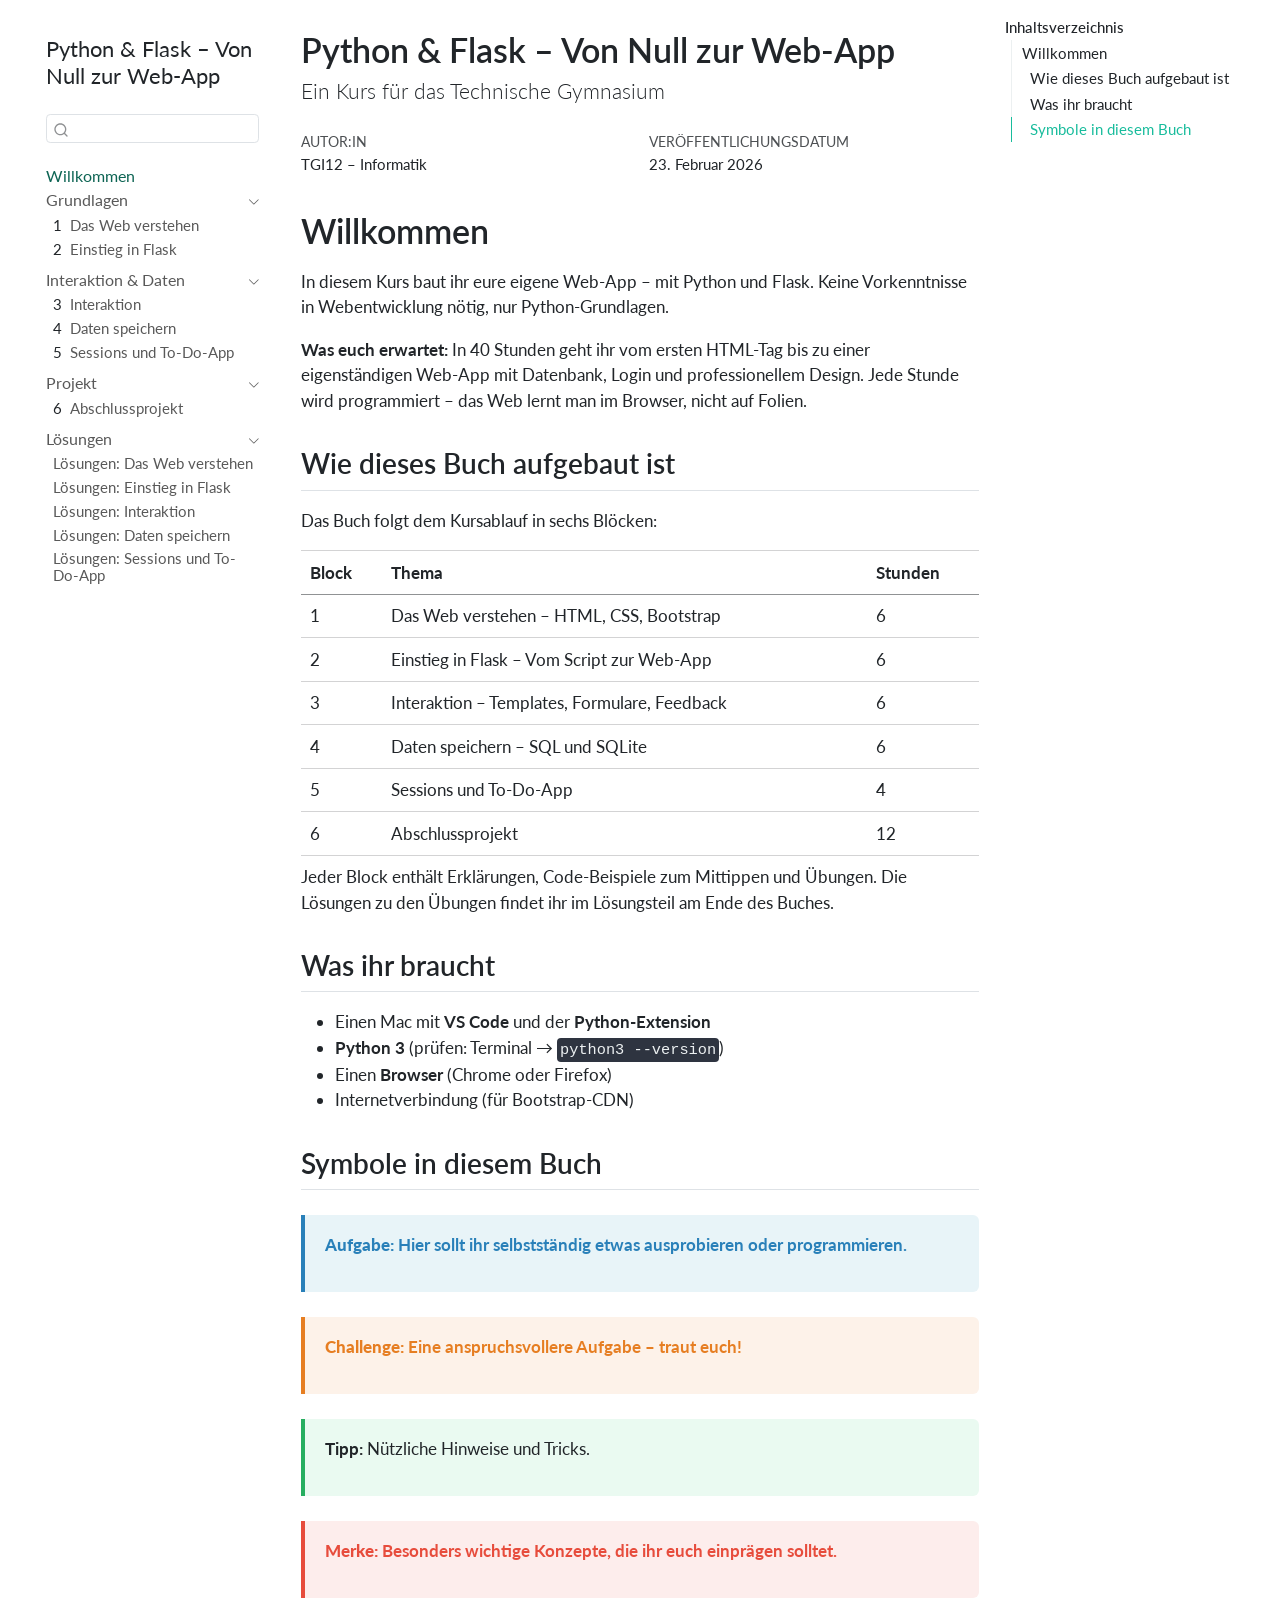
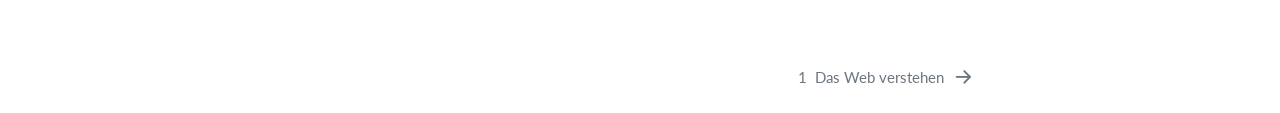
==== commit 8a9c4623: "knk" ====
--- a/index.html
+++ b/index.html
@@ -1,183 +1,775 @@
-<!DOCTYPE html PUBLIC "-//W3C//DTD HTML 4.01//EN" "http://www.w3.org/TR/html4/strict.dtd">
-<html>
-<head>
-  <meta http-equiv="Content-Type" content="text/html; charset=utf-8">
-  <meta http-equiv="Content-Style-Type" content="text/css">
-  <title></title>
-  <meta name="Author" content="TGI12 – Informatik">
-  <meta name="Generator" content="Cocoa HTML Writer">
-  <meta name="CocoaVersion" content="2685.4">
-  <style type="text/css">
-    p.p1 {margin: 0.0px 0.0px 0.0px 0.0px; font: 12.0px Times; -webkit-text-stroke: #000000; min-height: 14.0px}
-    p.p2 {margin: 0.0px 0.0px 0.0px 0.0px; font: 12.0px Times; color: #0000e9; -webkit-text-stroke: #0000e9}
-    p.p3 {margin: 0.0px 0.0px 0.0px 0.0px; font: 12.0px Times; -webkit-text-stroke: #000000}
-    p.p6 {margin: 0.0px 0.0px 12.0px 0.0px; font: 12.0px Times; -webkit-text-stroke: #000000}
-    p.p7 {margin: 0.0px 0.0px 0.0px 0.0px; text-align: center; font: 12.0px Times; -webkit-text-stroke: #000000}
-    li.li2 {margin: 0.0px 0.0px 0.0px 0.0px; font: 12.0px Times; color: #0000e9; -webkit-text-stroke: #0000e9}
-    li.li3 {margin: 0.0px 0.0px 0.0px 0.0px; font: 12.0px Times; -webkit-text-stroke: #000000}
-    span.s1 {font-kerning: none}
-    span.s2 {-webkit-text-stroke: 0px #000000}
-    span.s3 {text-decoration: underline ; font-kerning: none}
-    span.s4 {font-kerning: none; color: #000000; -webkit-text-stroke: 0px #000000}
-    span.s5 {font: 12.0px 'Times New Roman'; font-kerning: none}
-    span.s6 {font: 13.0px Menlo; font-kerning: none}
-    td.td1 {width: 29.3px; margin: 0.5px 0.5px 0.5px 0.5px; padding: 1.0px 1.0px 1.0px 1.0px}
-    td.td2 {width: 221.8px; margin: 0.5px 0.5px 0.5px 0.5px; padding: 1.0px 1.0px 1.0px 1.0px}
-    td.td3 {width: 42.7px; margin: 0.5px 0.5px 0.5px 0.5px; padding: 1.0px 1.0px 1.0px 1.0px}
-    ol.ol1 {list-style-type: decimal}
-    ul.ul1 {list-style-type: disc}
-    ul.ul2 {list-style-type: circle}
-  </style>
+<!DOCTYPE html>
+<html xmlns="http://www.w3.org/1999/xhtml" lang="de" xml:lang="de"><head>
+
+<meta charset="utf-8">
+<meta name="generator" content="quarto-1.8.27">
+
+<meta name="viewport" content="width=device-width, initial-scale=1.0, user-scalable=yes">
+
+<meta name="author" content="TGI12 – Informatik">
+
+<title>Python &amp; Flask – Von Null zur Web-App</title>
+<style>
+code{white-space: pre-wrap;}
+span.smallcaps{font-variant: small-caps;}
+div.columns{display: flex; gap: min(4vw, 1.5em);}
+div.column{flex: auto; overflow-x: auto;}
+div.hanging-indent{margin-left: 1.5em; text-indent: -1.5em;}
+ul.task-list{list-style: none;}
+ul.task-list li input[type="checkbox"] {
+  width: 0.8em;
+  margin: 0 0.8em 0.2em -1em; /* quarto-specific, see https://github.com/quarto-dev/quarto-cli/issues/4556 */ 
+  vertical-align: middle;
+}
+</style>
+
+
+<script src="site_libs/quarto-nav/quarto-nav.js"></script>
+<script src="site_libs/quarto-nav/headroom.min.js"></script>
+<script src="site_libs/clipboard/clipboard.min.js"></script>
+<script src="site_libs/quarto-search/autocomplete.umd.js"></script>
+<script src="site_libs/quarto-search/fuse.min.js"></script>
+<script src="site_libs/quarto-search/quarto-search.js"></script>
+<meta name="quarto:offset" content="./">
+<link href="./01-web-verstehen.html" rel="next">
+<script src="site_libs/quarto-html/quarto.js" type="module"></script>
+<script src="site_libs/quarto-html/tabsets/tabsets.js" type="module"></script>
+<script src="site_libs/quarto-html/axe/axe-check.js" type="module"></script>
+<script src="site_libs/quarto-html/popper.min.js"></script>
+<script src="site_libs/quarto-html/tippy.umd.min.js"></script>
+<script src="site_libs/quarto-html/anchor.min.js"></script>
+<link href="site_libs/quarto-html/tippy.css" rel="stylesheet">
+<link href="site_libs/quarto-html/quarto-syntax-highlighting-9e15f8fb9e1f2f288bfbe28f6ca11029.css" rel="stylesheet" id="quarto-text-highlighting-styles">
+<script src="site_libs/bootstrap/bootstrap.min.js"></script>
+<link href="site_libs/bootstrap/bootstrap-icons.css" rel="stylesheet">
+<link href="site_libs/bootstrap/bootstrap-2f3bc4ba27a05b147495d91446fe5e42.min.css" rel="stylesheet" append-hash="true" id="quarto-bootstrap" data-mode="light">
+<script id="quarto-search-options" type="application/json">{
+  "location": "sidebar",
+  "copy-button": false,
+  "collapse-after": 3,
+  "panel-placement": "start",
+  "type": "textbox",
+  "limit": 50,
+  "keyboard-shortcut": [
+    "f",
+    "/",
+    "s"
+  ],
+  "show-item-context": false,
+  "language": {
+    "search-no-results-text": "Keine Treffer",
+    "search-matching-documents-text": "Treffer",
+    "search-copy-link-title": "Link in die Suche kopieren",
+    "search-hide-matches-text": "Zusätzliche Treffer verbergen",
+    "search-more-match-text": "weitere Treffer in diesem Dokument",
+    "search-more-matches-text": "weitere Treffer in diesem Dokument",
+    "search-clear-button-title": "Zurücksetzen",
+    "search-text-placeholder": "",
+    "search-detached-cancel-button-title": "Abbrechen",
+    "search-submit-button-title": "Abschicken",
+    "search-label": "Suchen"
+  }
+}</script>
+
+
+<link rel="stylesheet" href="styles.css">
 </head>
-<body>
-<p class="p1"><span class="s1"></span><br></p>
-<ol class="ol1">
-  <li class="li2"><span class="s2"><a href="file:///Users/hanno/Documents/GitHub/Python-Flask-Kursplan_546gs45g5gtrsg/index.html"><span class="s3">Willkommen</span></a></span></li>
-</ol>
-<p class="p2"><span class="s3"><a href="file:///Users/hanno/Documents/GitHub/Python-Flask-Kursplan_546gs45g5gtrsg/">Python &amp; Flask – Von Null zur Web-App</a></span></p>
-<p class="p1"><span class="s1"></span><br></p>
-<ul class="ul1">
-  <li class="li2"><span class="s2"><a href="file:///Users/hanno/Documents/GitHub/Python-Flask-Kursplan_546gs45g5gtrsg/index.html"><span class="s3">Willkommen</span></a></span><span class="s4"><span class="Apple-converted-space"> </span></span></li>
-  <li class="li3"><span class="s2"></span><span class="s1">Grundlagen<span class="Apple-converted-space"> </span></span></li>
-  <ul class="ul2">
-    <li class="li2"><span class="s2"><a href="file:///Users/hanno/Documents/GitHub/Python-Flask-Kursplan_546gs45g5gtrsg/01-web-verstehen.html"><span class="s3">1  Das Web verstehen</span></a></span><span class="s4"><span class="Apple-converted-space"> </span></span></li>
-    <li class="li2"><span class="s2"><a href="file:///Users/hanno/Documents/GitHub/Python-Flask-Kursplan_546gs45g5gtrsg/02-einstieg-flask.html"><span class="s3">2  Einstieg in Flask</span></a></span><span class="s4"><span class="Apple-converted-space"> </span></span></li>
+
+<body class="nav-sidebar floating quarto-light">
+
+<div id="quarto-search-results"></div>
+  <header id="quarto-header" class="headroom fixed-top">
+  <nav class="quarto-secondary-nav">
+    <div class="container-fluid d-flex">
+      <button type="button" class="quarto-btn-toggle btn" data-bs-toggle="collapse" role="button" data-bs-target=".quarto-sidebar-collapse-item" aria-controls="quarto-sidebar" aria-expanded="false" aria-label="Seitenleiste umschalten" onclick="if (window.quartoToggleHeadroom) { window.quartoToggleHeadroom(); }">
+        <i class="bi bi-layout-text-sidebar-reverse"></i>
+      </button>
+        <nav class="quarto-page-breadcrumbs" aria-label="breadcrumb"><ol class="breadcrumb"><li class="breadcrumb-item"><a href="./index.html">Willkommen</a></li></ol></nav>
+        <a class="flex-grow-1" role="navigation" data-bs-toggle="collapse" data-bs-target=".quarto-sidebar-collapse-item" aria-controls="quarto-sidebar" aria-expanded="false" aria-label="Seitenleiste umschalten" onclick="if (window.quartoToggleHeadroom) { window.quartoToggleHeadroom(); }">      
+        </a>
+      <button type="button" class="btn quarto-search-button" aria-label="Suchen" onclick="window.quartoOpenSearch();">
+        <i class="bi bi-search"></i>
+      </button>
+    </div>
+  </nav>
+</header>
+<!-- content -->
+<div id="quarto-content" class="quarto-container page-columns page-rows-contents page-layout-article">
+<!-- sidebar -->
+  <nav id="quarto-sidebar" class="sidebar collapse collapse-horizontal quarto-sidebar-collapse-item sidebar-navigation floating overflow-auto">
+    <div class="pt-lg-2 mt-2 text-left sidebar-header">
+    <div class="sidebar-title mb-0 py-0">
+      <a href="./">Python &amp; Flask – Von Null zur Web-App</a> 
+    </div>
+      </div>
+        <div class="mt-2 flex-shrink-0 align-items-center">
+        <div class="sidebar-search">
+        <div id="quarto-search" class="" title="Suchen"></div>
+        </div>
+        </div>
+    <div class="sidebar-menu-container"> 
+    <ul class="list-unstyled mt-1">
+        <li class="sidebar-item">
+  <div class="sidebar-item-container"> 
+  <a href="./index.html" class="sidebar-item-text sidebar-link active">
+ <span class="menu-text">Willkommen</span></a>
+  </div>
+</li>
+        <li class="sidebar-item sidebar-item-section">
+      <div class="sidebar-item-container"> 
+            <a class="sidebar-item-text sidebar-link text-start" data-bs-toggle="collapse" data-bs-target="#quarto-sidebar-section-1" role="navigation" aria-expanded="true">
+ <span class="menu-text">Grundlagen</span></a>
+          <a class="sidebar-item-toggle text-start" data-bs-toggle="collapse" data-bs-target="#quarto-sidebar-section-1" role="navigation" aria-expanded="true" aria-label="Abschnitt umschalten">
+            <i class="bi bi-chevron-right ms-2"></i>
+          </a> 
+      </div>
+      <ul id="quarto-sidebar-section-1" class="collapse list-unstyled sidebar-section depth1 show">  
+          <li class="sidebar-item">
+  <div class="sidebar-item-container"> 
+  <a href="./01-web-verstehen.html" class="sidebar-item-text sidebar-link">
+ <span class="menu-text"><span class="chapter-number">1</span>&nbsp; <span class="chapter-title">Das Web verstehen</span></span></a>
+  </div>
+</li>
+          <li class="sidebar-item">
+  <div class="sidebar-item-container"> 
+  <a href="./02-einstieg-flask.html" class="sidebar-item-text sidebar-link">
+ <span class="menu-text"><span class="chapter-number">2</span>&nbsp; <span class="chapter-title">Einstieg in Flask</span></span></a>
+  </div>
+</li>
+      </ul>
+  </li>
+        <li class="sidebar-item sidebar-item-section">
+      <div class="sidebar-item-container"> 
+            <a class="sidebar-item-text sidebar-link text-start" data-bs-toggle="collapse" data-bs-target="#quarto-sidebar-section-2" role="navigation" aria-expanded="true">
+ <span class="menu-text">Interaktion &amp; Daten</span></a>
+          <a class="sidebar-item-toggle text-start" data-bs-toggle="collapse" data-bs-target="#quarto-sidebar-section-2" role="navigation" aria-expanded="true" aria-label="Abschnitt umschalten">
+            <i class="bi bi-chevron-right ms-2"></i>
+          </a> 
+      </div>
+      <ul id="quarto-sidebar-section-2" class="collapse list-unstyled sidebar-section depth1 show">  
+          <li class="sidebar-item">
+  <div class="sidebar-item-container"> 
+  <a href="./03-interaktion.html" class="sidebar-item-text sidebar-link">
+ <span class="menu-text"><span class="chapter-number">3</span>&nbsp; <span class="chapter-title">Interaktion</span></span></a>
+  </div>
+</li>
+          <li class="sidebar-item">
+  <div class="sidebar-item-container"> 
+  <a href="./04-datenbanken.html" class="sidebar-item-text sidebar-link">
+ <span class="menu-text"><span class="chapter-number">4</span>&nbsp; <span class="chapter-title">Daten speichern</span></span></a>
+  </div>
+</li>
+          <li class="sidebar-item">
+  <div class="sidebar-item-container"> 
+  <a href="./05-sessions.html" class="sidebar-item-text sidebar-link">
+ <span class="menu-text"><span class="chapter-number">5</span>&nbsp; <span class="chapter-title">Sessions und To-Do-App</span></span></a>
+  </div>
+</li>
+      </ul>
+  </li>
+        <li class="sidebar-item sidebar-item-section">
+      <div class="sidebar-item-container"> 
+            <a class="sidebar-item-text sidebar-link text-start" data-bs-toggle="collapse" data-bs-target="#quarto-sidebar-section-3" role="navigation" aria-expanded="true">
+ <span class="menu-text">Projekt</span></a>
+          <a class="sidebar-item-toggle text-start" data-bs-toggle="collapse" data-bs-target="#quarto-sidebar-section-3" role="navigation" aria-expanded="true" aria-label="Abschnitt umschalten">
+            <i class="bi bi-chevron-right ms-2"></i>
+          </a> 
+      </div>
+      <ul id="quarto-sidebar-section-3" class="collapse list-unstyled sidebar-section depth1 show">  
+          <li class="sidebar-item">
+  <div class="sidebar-item-container"> 
+  <a href="./06-abschlussprojekt.html" class="sidebar-item-text sidebar-link">
+ <span class="menu-text"><span class="chapter-number">6</span>&nbsp; <span class="chapter-title">Abschlussprojekt</span></span></a>
+  </div>
+</li>
+      </ul>
+  </li>
+        <li class="sidebar-item sidebar-item-section">
+      <div class="sidebar-item-container"> 
+            <a class="sidebar-item-text sidebar-link text-start" data-bs-toggle="collapse" data-bs-target="#quarto-sidebar-section-4" role="navigation" aria-expanded="true">
+ <span class="menu-text">Lösungen</span></a>
+          <a class="sidebar-item-toggle text-start" data-bs-toggle="collapse" data-bs-target="#quarto-sidebar-section-4" role="navigation" aria-expanded="true" aria-label="Abschnitt umschalten">
+            <i class="bi bi-chevron-right ms-2"></i>
+          </a> 
+      </div>
+      <ul id="quarto-sidebar-section-4" class="collapse list-unstyled sidebar-section depth1 show">  
+          <li class="sidebar-item">
+  <div class="sidebar-item-container"> 
+  <a href="./loesungen/01-loesungen.html" class="sidebar-item-text sidebar-link">
+ <span class="menu-text">Lösungen: Das Web verstehen</span></a>
+  </div>
+</li>
+          <li class="sidebar-item">
+  <div class="sidebar-item-container"> 
+  <a href="./loesungen/02-loesungen.html" class="sidebar-item-text sidebar-link">
+ <span class="menu-text">Lösungen: Einstieg in Flask</span></a>
+  </div>
+</li>
+          <li class="sidebar-item">
+  <div class="sidebar-item-container"> 
+  <a href="./loesungen/03-loesungen.html" class="sidebar-item-text sidebar-link">
+ <span class="menu-text">Lösungen: Interaktion</span></a>
+  </div>
+</li>
+          <li class="sidebar-item">
+  <div class="sidebar-item-container"> 
+  <a href="./loesungen/04-loesungen.html" class="sidebar-item-text sidebar-link">
+ <span class="menu-text">Lösungen: Daten speichern</span></a>
+  </div>
+</li>
+          <li class="sidebar-item">
+  <div class="sidebar-item-container"> 
+  <a href="./loesungen/05-loesungen.html" class="sidebar-item-text sidebar-link">
+ <span class="menu-text">Lösungen: Sessions und To-Do-App</span></a>
+  </div>
+</li>
+      </ul>
+  </li>
+    </ul>
+    </div>
+</nav>
+<div id="quarto-sidebar-glass" class="quarto-sidebar-collapse-item" data-bs-toggle="collapse" data-bs-target=".quarto-sidebar-collapse-item"></div>
+<!-- margin-sidebar -->
+    <div id="quarto-margin-sidebar" class="sidebar margin-sidebar">
+        <nav id="TOC" role="doc-toc" class="toc-active">
+    <h2 id="toc-title">Inhaltsverzeichnis</h2>
+   
+  <ul>
+  <li><a href="#willkommen" id="toc-willkommen" class="nav-link active" data-scroll-target="#willkommen">Willkommen</a>
+  <ul class="collapse">
+  <li><a href="#wie-dieses-buch-aufgebaut-ist" id="toc-wie-dieses-buch-aufgebaut-ist" class="nav-link" data-scroll-target="#wie-dieses-buch-aufgebaut-ist">Wie dieses Buch aufgebaut ist</a></li>
+  <li><a href="#was-ihr-braucht" id="toc-was-ihr-braucht" class="nav-link" data-scroll-target="#was-ihr-braucht">Was ihr braucht</a></li>
+  <li><a href="#symbole-in-diesem-buch" id="toc-symbole-in-diesem-buch" class="nav-link" data-scroll-target="#symbole-in-diesem-buch">Symbole in diesem Buch</a></li>
+  </ul></li>
   </ul>
-  <li class="li3"><span class="s2"></span><span class="s1">Interaktion &amp; Daten<span class="Apple-converted-space"> </span></span></li>
-  <ul class="ul2">
-    <li class="li2"><span class="s2"><a href="file:///Users/hanno/Documents/GitHub/Python-Flask-Kursplan_546gs45g5gtrsg/03-interaktion.html"><span class="s3">3  Interaktion</span></a></span><span class="s4"><span class="Apple-converted-space"> </span></span></li>
-    <li class="li2"><span class="s2"><a href="file:///Users/hanno/Documents/GitHub/Python-Flask-Kursplan_546gs45g5gtrsg/04-datenbanken.html"><span class="s3">4  Daten speichern</span></a></span><span class="s4"><span class="Apple-converted-space"> </span></span></li>
-    <li class="li2"><span class="s2"><a href="file:///Users/hanno/Documents/GitHub/Python-Flask-Kursplan_546gs45g5gtrsg/05-sessions.html"><span class="s3">5  Sessions und To-Do-App</span></a></span><span class="s4"><span class="Apple-converted-space"> </span></span></li>
-  </ul>
-  <li class="li3"><span class="s2"></span><span class="s1">Projekt<span class="Apple-converted-space"> </span></span></li>
-  <ul class="ul2">
-    <li class="li2"><span class="s2"><a href="file:///Users/hanno/Documents/GitHub/Python-Flask-Kursplan_546gs45g5gtrsg/06-abschlussprojekt.html"><span class="s3">6  Abschlussprojekt</span></a></span><span class="s4"><span class="Apple-converted-space"> </span></span></li>
-  </ul>
-  <li class="li3"><span class="s2"></span><span class="s1">Lösungen<span class="Apple-converted-space"> </span></span></li>
-  <ul class="ul2">
-    <li class="li2"><span class="s2"><a href="file:///Users/hanno/Documents/GitHub/Python-Flask-Kursplan_546gs45g5gtrsg/loesungen/01-loesungen.html"><span class="s3">Lösungen: Das Web verstehen</span></a></span><span class="s4"><span class="Apple-converted-space"> </span></span></li>
-    <li class="li2"><span class="s2"><a href="file:///Users/hanno/Documents/GitHub/Python-Flask-Kursplan_546gs45g5gtrsg/loesungen/02-loesungen.html"><span class="s3">Lösungen: Einstieg in Flask</span></a></span><span class="s4"><span class="Apple-converted-space"> </span></span></li>
-    <li class="li2"><span class="s2"><a href="file:///Users/hanno/Documents/GitHub/Python-Flask-Kursplan_546gs45g5gtrsg/loesungen/03-loesungen.html"><span class="s3">Lösungen: Interaktion</span></a></span><span class="s4"><span class="Apple-converted-space"> </span></span></li>
-    <li class="li2"><span class="s2"><a href="file:///Users/hanno/Documents/GitHub/Python-Flask-Kursplan_546gs45g5gtrsg/loesungen/04-loesungen.html"><span class="s3">Lösungen: Daten speichern</span></a></span><span class="s4"><span class="Apple-converted-space"> </span></span></li>
-    <li class="li2"><span class="s2"><a href="file:///Users/hanno/Documents/GitHub/Python-Flask-Kursplan_546gs45g5gtrsg/loesungen/05-loesungen.html"><span class="s3">Lösungen: Sessions und To-Do-App</span></a></span><span class="s4"><span class="Apple-converted-space"> </span></span></li>
-  </ul>
+</nav>
+    </div>
+<!-- main -->
+<main class="content" id="quarto-document-content">
+
+<header id="title-block-header" class="quarto-title-block default">
+<div class="quarto-title">
+<h1 class="title">Python &amp; Flask – Von Null zur Web-App</h1>
+<p class="subtitle lead">Ein Kurs für das Technische Gymnasium</p>
+</div>
+
+
+
+<div class="quarto-title-meta">
+
+    <div>
+    <div class="quarto-title-meta-heading">Autor:in</div>
+    <div class="quarto-title-meta-contents">
+             <p>TGI12 – Informatik </p>
+          </div>
+  </div>
+    
+    <div>
+    <div class="quarto-title-meta-heading">Veröffentlichungsdatum</div>
+    <div class="quarto-title-meta-contents">
+      <p class="date">23. Februar 2026</p>
+    </div>
+  </div>
+  
+    
+  </div>
+  
+
+
+</header>
+
+
+<section id="willkommen" class="level1 unnumbered">
+<h1 class="unnumbered">Willkommen</h1>
+<p>In diesem Kurs baut ihr eure eigene Web-App – mit Python und Flask. Keine Vorkenntnisse in Webentwicklung nötig, nur Python-Grundlagen.</p>
+<p><strong>Was euch erwartet:</strong> In 40 Stunden geht ihr vom ersten HTML-Tag bis zu einer eigenständigen Web-App mit Datenbank, Login und professionellem Design. Jede Stunde wird programmiert – das Web lernt man im Browser, nicht auf Folien.</p>
+<section id="wie-dieses-buch-aufgebaut-ist" class="level2">
+<h2 class="anchored" data-anchor-id="wie-dieses-buch-aufgebaut-ist">Wie dieses Buch aufgebaut ist</h2>
+<p>Das Buch folgt dem Kursablauf in sechs Blöcken:</p>
+<table class="caption-top table">
+<thead>
+<tr class="header">
+<th>Block</th>
+<th>Thema</th>
+<th>Stunden</th>
+</tr>
+</thead>
+<tbody>
+<tr class="odd">
+<td>1</td>
+<td>Das Web verstehen – HTML, CSS, Bootstrap</td>
+<td>6</td>
+</tr>
+<tr class="even">
+<td>2</td>
+<td>Einstieg in Flask – Vom Script zur Web-App</td>
+<td>6</td>
+</tr>
+<tr class="odd">
+<td>3</td>
+<td>Interaktion – Templates, Formulare, Feedback</td>
+<td>6</td>
+</tr>
+<tr class="even">
+<td>4</td>
+<td>Daten speichern – SQL und SQLite</td>
+<td>6</td>
+</tr>
+<tr class="odd">
+<td>5</td>
+<td>Sessions und To-Do-App</td>
+<td>4</td>
+</tr>
+<tr class="even">
+<td>6</td>
+<td>Abschlussprojekt</td>
+<td>12</td>
+</tr>
+</tbody>
+</table>
+<p>Jeder Block enthält Erklärungen, Code-Beispiele zum Mittippen und Übungen. Die Lösungen zu den Übungen findet ihr im Lösungsteil am Ende des Buches.</p>
+</section>
+<section id="was-ihr-braucht" class="level2">
+<h2 class="anchored" data-anchor-id="was-ihr-braucht">Was ihr braucht</h2>
+<ul>
+<li>Einen Mac mit <strong>VS Code</strong> und der <strong>Python-Extension</strong></li>
+<li><strong>Python 3</strong> (prüfen: Terminal → <code>python3 --version</code>)</li>
+<li>Einen <strong>Browser</strong> (Chrome oder Firefox)</li>
+<li>Internetverbindung (für Bootstrap-CDN)</li>
 </ul>
-<p class="p1"><span class="s1"></span><br></p>
-<h2 style="margin: 0.0px 0.0px 14.9px 0.0px; font: 18.0px Times; -webkit-text-stroke: #000000"><span class="s1"><b>Inhaltsverzeichnis</b></span></h2>
-<ul class="ul1">
-  <li class="li2"><span class="s2"></span><span class="s3">Willkommen</span></li>
-  <ul class="ul2">
-    <li class="li2"><span class="s2"></span><span class="s3">Wie dieses Buch aufgebaut ist</span></li>
-    <li class="li2"><span class="s2"></span><span class="s3">Was ihr braucht</span></li>
-    <li class="li2"><span class="s2"></span><span class="s3">Symbole in diesem Buch</span></li>
-  </ul>
-</ul>
-<h1 style="margin: 0.0px 0.0px 16.1px 0.0px; font: 24.0px Times; -webkit-text-stroke: #000000"><span class="s1"><b>Python &amp; Flask – Von Null zur Web-App</b></span></h1>
-<p class="p6"><span class="s1">Ein Kurs für das Technische Gymnasium</span></p>
-<p class="p3"><span class="s1">Autor:in</span></p>
-<p class="p6"><span class="s1">TGI12 – Informatik</span></p>
-<p class="p3"><span class="s1">Veröffentlichungsdatum</span></p>
-<p class="p6"><span class="s1">23. Februar 2026</span></p>
-<h1 style="margin: 0.0px 0.0px 16.1px 0.0px; font: 24.0px Times; -webkit-text-stroke: #000000"><span class="s1"><b>Willkommen</b></span></h1>
-<p class="p6"><span class="s1">In diesem Kurs baut ihr eure eigene Web-App – mit Python und Flask. Keine Vorkenntnisse in Webentwicklung nötig, nur Python-Grundlagen.</span></p>
-<p class="p6"><span class="s1"><b>Was euch erwartet:</b> In 40 Stunden geht ihr vom ersten HTML-Tag bis zu einer eigenständigen Web-App mit Datenbank, Login und professionellem Design. Jede Stunde wird programmiert – das Web lernt man im Browser, nicht auf Folien.</span></p>
-<h2 style="margin: 0.0px 0.0px 14.9px 0.0px; font: 18.0px Times; -webkit-text-stroke: #000000"><span class="s1"><b>Wie dieses Buch aufgebaut ist</b></span></h2>
-<p class="p6"><span class="s1">Das Buch folgt dem Kursablauf in sechs Blöcken:</span></p>
-<table cellspacing="0" cellpadding="0">
-  <tbody>
-    <tr>
-      <td valign="middle" class="td1">
-        <p class="p7"><span class="s1"><b>Block</b></span></p>
-      </td>
-      <td valign="middle" class="td2">
-        <p class="p7"><span class="s1"><b>Thema</b></span></p>
-      </td>
-      <td valign="middle" class="td3">
-        <p class="p7"><span class="s1"><b>Stunden</b></span></p>
-      </td>
-    </tr>
-    <tr>
-      <td valign="middle" class="td1">
-        <p class="p3"><span class="s1">1</span></p>
-      </td>
-      <td valign="middle" class="td2">
-        <p class="p3"><span class="s1">Das Web verstehen – HTML, CSS, Bootstrap</span></p>
-      </td>
-      <td valign="middle" class="td3">
-        <p class="p3"><span class="s1">6</span></p>
-      </td>
-    </tr>
-    <tr>
-      <td valign="middle" class="td1">
-        <p class="p3"><span class="s1">2</span></p>
-      </td>
-      <td valign="middle" class="td2">
-        <p class="p3"><span class="s1">Einstieg in Flask – Vom Script zur Web-App</span></p>
-      </td>
-      <td valign="middle" class="td3">
-        <p class="p3"><span class="s1">6</span></p>
-      </td>
-    </tr>
-    <tr>
-      <td valign="middle" class="td1">
-        <p class="p3"><span class="s1">3</span></p>
-      </td>
-      <td valign="middle" class="td2">
-        <p class="p3"><span class="s1">Interaktion – Templates, Formulare, Feedback</span></p>
-      </td>
-      <td valign="middle" class="td3">
-        <p class="p3"><span class="s1">6</span></p>
-      </td>
-    </tr>
-    <tr>
-      <td valign="middle" class="td1">
-        <p class="p3"><span class="s1">4</span></p>
-      </td>
-      <td valign="middle" class="td2">
-        <p class="p3"><span class="s1">Daten speichern – SQL und SQLite</span></p>
-      </td>
-      <td valign="middle" class="td3">
-        <p class="p3"><span class="s1">6</span></p>
-      </td>
-    </tr>
-    <tr>
-      <td valign="middle" class="td1">
-        <p class="p3"><span class="s1">5</span></p>
-      </td>
-      <td valign="middle" class="td2">
-        <p class="p3"><span class="s1">Sessions und To-Do-App</span></p>
-      </td>
-      <td valign="middle" class="td3">
-        <p class="p3"><span class="s1">4</span></p>
-      </td>
-    </tr>
-    <tr>
-      <td valign="middle" class="td1">
-        <p class="p3"><span class="s1">6</span></p>
-      </td>
-      <td valign="middle" class="td2">
-        <p class="p3"><span class="s1">Abschlussprojekt</span></p>
-      </td>
-      <td valign="middle" class="td3">
-        <p class="p3"><span class="s1">12</span></p>
-      </td>
-    </tr>
-  </tbody>
-</table>
-<p class="p6"><span class="s1">Jeder Block enthält Erklärungen, Code-Beispiele zum Mittippen und Übungen. Die Lösungen zu den Übungen findet ihr im Lösungsteil am Ende des Buches.</span></p>
-<h2 style="margin: 0.0px 0.0px 14.9px 0.0px; font: 18.0px Times; -webkit-text-stroke: #000000"><span class="s1"><b>Was ihr braucht</b></span></h2>
-<ul class="ul1">
-  <li class="li3"><span class="s2"></span><span class="s1">Einen Mac oder PC mit <b>VS Code</b> und der <b>Python-Extension</b><b></b></span></li>
-  <li class="li3"><span class="s2"><b></b></span><span class="s1"><b>Python 3</b> (prüfen: Terminal </span><span class="s5">→</span><span class="s1"> </span><span class="s6">python3 --version</span><span class="s1">)</span></li>
-  <li class="li3"><span class="s2"></span><span class="s1">Einen <b>Browser</b> (Chrome oder Firefox)</span></li>
-  <li class="li3"><span class="s2"></span><span class="s1">Internetverbindung (für Bootstrap-CDN)</span></li>
-</ul>
-<h2 style="margin: 0.0px 0.0px 14.9px 0.0px; font: 18.0px Times; -webkit-text-stroke: #000000"><span class="s1"><b>Symbole in diesem Buch</b></span></h2>
-<p class="p6"><span class="s1"><b>Aufgabe:</b> Hier sollt ihr selbstständig etwas ausprobieren oder programmieren.</span></p>
-<p class="p6"><span class="s1"><b>Challenge:</b> Eine anspruchsvollere Aufgabe – traut euch!</span></p>
-<p class="p6"><span class="s1"><b>Tipp:</b> Nützliche Hinweise und Tricks.</span></p>
-<p class="p6"><span class="s1"><b>Merke:</b> Besonders wichtige Konzepte, die ihr euch einprägen solltet.</span></p>
-<p class="p1"><span class="s1"></span><br></p>
-<p class="p2"><span class="s3"><a href="file:///Users/hanno/Documents/GitHub/Python-Flask-Kursplan_546gs45g5gtrsg/01-web-verstehen.html">1  Das Web verstehen</a></span></p>
-</body>
-</html>
+</section>
+<section id="symbole-in-diesem-buch" class="level2">
+<h2 class="anchored" data-anchor-id="symbole-in-diesem-buch">Symbole in diesem Buch</h2>
+<div class="aufgabe">
+<p><strong>Aufgabe:</strong> Hier sollt ihr selbstständig etwas ausprobieren oder programmieren.</p>
+</div>
+<div class="challenge">
+<p><strong>Challenge:</strong> Eine anspruchsvollere Aufgabe – traut euch!</p>
+</div>
+<div class="hinweis">
+<p><strong>Tipp:</strong> Nützliche Hinweise und Tricks.</p>
+</div>
+<div class="merke">
+<p><strong>Merke:</strong> Besonders wichtige Konzepte, die ihr euch einprägen solltet.</p>
+</div>
+
+
+</section>
+</section>
+
+</main> <!-- /main -->
+<script id="quarto-html-after-body" type="application/javascript">
+  window.document.addEventListener("DOMContentLoaded", function (event) {
+    const icon = "";
+    const anchorJS = new window.AnchorJS();
+    anchorJS.options = {
+      placement: 'right',
+      icon: icon
+    };
+    anchorJS.add('.anchored');
+    const isCodeAnnotation = (el) => {
+      for (const clz of el.classList) {
+        if (clz.startsWith('code-annotation-')) {                     
+          return true;
+        }
+      }
+      return false;
+    }
+    const onCopySuccess = function(e) {
+      // button target
+      const button = e.trigger;
+      // don't keep focus
+      button.blur();
+      // flash "checked"
+      button.classList.add('code-copy-button-checked');
+      var currentTitle = button.getAttribute("title");
+      button.setAttribute("title", "Kopiert");
+      let tooltip;
+      if (window.bootstrap) {
+        button.setAttribute("data-bs-toggle", "tooltip");
+        button.setAttribute("data-bs-placement", "left");
+        button.setAttribute("data-bs-title", "Kopiert");
+        tooltip = new bootstrap.Tooltip(button, 
+          { trigger: "manual", 
+            customClass: "code-copy-button-tooltip",
+            offset: [0, -8]});
+        tooltip.show();    
+      }
+      setTimeout(function() {
+        if (tooltip) {
+          tooltip.hide();
+          button.removeAttribute("data-bs-title");
+          button.removeAttribute("data-bs-toggle");
+          button.removeAttribute("data-bs-placement");
+        }
+        button.setAttribute("title", currentTitle);
+        button.classList.remove('code-copy-button-checked');
+      }, 1000);
+      // clear code selection
+      e.clearSelection();
+    }
+    const getTextToCopy = function(trigger) {
+      const outerScaffold = trigger.parentElement.cloneNode(true);
+      const codeEl = outerScaffold.querySelector('code');
+      for (const childEl of codeEl.children) {
+        if (isCodeAnnotation(childEl)) {
+          childEl.remove();
+        }
+      }
+      return codeEl.innerText;
+    }
+    const clipboard = new window.ClipboardJS('.code-copy-button:not([data-in-quarto-modal])', {
+      text: getTextToCopy
+    });
+    clipboard.on('success', onCopySuccess);
+    if (window.document.getElementById('quarto-embedded-source-code-modal')) {
+      const clipboardModal = new window.ClipboardJS('.code-copy-button[data-in-quarto-modal]', {
+        text: getTextToCopy,
+        container: window.document.getElementById('quarto-embedded-source-code-modal')
+      });
+      clipboardModal.on('success', onCopySuccess);
+    }
+      var localhostRegex = new RegExp(/^(?:http|https):\/\/localhost\:?[0-9]*\//);
+      var mailtoRegex = new RegExp(/^mailto:/);
+        var filterRegex = new RegExp('/' + window.location.host + '/');
+      var isInternal = (href) => {
+          return filterRegex.test(href) || localhostRegex.test(href) || mailtoRegex.test(href);
+      }
+      // Inspect non-navigation links and adorn them if external
+     var links = window.document.querySelectorAll('a[href]:not(.nav-link):not(.navbar-brand):not(.toc-action):not(.sidebar-link):not(.sidebar-item-toggle):not(.pagination-link):not(.no-external):not([aria-hidden]):not(.dropdown-item):not(.quarto-navigation-tool):not(.about-link)');
+      for (var i=0; i<links.length; i++) {
+        const link = links[i];
+        if (!isInternal(link.href)) {
+          // undo the damage that might have been done by quarto-nav.js in the case of
+          // links that we want to consider external
+          if (link.dataset.originalHref !== undefined) {
+            link.href = link.dataset.originalHref;
+          }
+        }
+      }
+    function tippyHover(el, contentFn, onTriggerFn, onUntriggerFn) {
+      const config = {
+        allowHTML: true,
+        maxWidth: 500,
+        delay: 100,
+        arrow: false,
+        appendTo: function(el) {
+            return el.parentElement;
+        },
+        interactive: true,
+        interactiveBorder: 10,
+        theme: 'quarto',
+        placement: 'bottom-start',
+      };
+      if (contentFn) {
+        config.content = contentFn;
+      }
+      if (onTriggerFn) {
+        config.onTrigger = onTriggerFn;
+      }
+      if (onUntriggerFn) {
+        config.onUntrigger = onUntriggerFn;
+      }
+      window.tippy(el, config); 
+    }
+    const noterefs = window.document.querySelectorAll('a[role="doc-noteref"]');
+    for (var i=0; i<noterefs.length; i++) {
+      const ref = noterefs[i];
+      tippyHover(ref, function() {
+        // use id or data attribute instead here
+        let href = ref.getAttribute('data-footnote-href') || ref.getAttribute('href');
+        try { href = new URL(href).hash; } catch {}
+        const id = href.replace(/^#\/?/, "");
+        const note = window.document.getElementById(id);
+        if (note) {
+          return note.innerHTML;
+        } else {
+          return "";
+        }
+      });
+    }
+    const xrefs = window.document.querySelectorAll('a.quarto-xref');
+    const processXRef = (id, note) => {
+      // Strip column container classes
+      const stripColumnClz = (el) => {
+        el.classList.remove("page-full", "page-columns");
+        if (el.children) {
+          for (const child of el.children) {
+            stripColumnClz(child);
+          }
+        }
+      }
+      stripColumnClz(note)
+      if (id === null || id.startsWith('sec-')) {
+        // Special case sections, only their first couple elements
+        const container = document.createElement("div");
+        if (note.children && note.children.length > 2) {
+          container.appendChild(note.children[0].cloneNode(true));
+          for (let i = 1; i < note.children.length; i++) {
+            const child = note.children[i];
+            if (child.tagName === "P" && child.innerText === "") {
+              continue;
+            } else {
+              container.appendChild(child.cloneNode(true));
+              break;
+            }
+          }
+          if (window.Quarto?.typesetMath) {
+            window.Quarto.typesetMath(container);
+          }
+          return container.innerHTML
+        } else {
+          if (window.Quarto?.typesetMath) {
+            window.Quarto.typesetMath(note);
+          }
+          return note.innerHTML;
+        }
+      } else {
+        // Remove any anchor links if they are present
+        const anchorLink = note.querySelector('a.anchorjs-link');
+        if (anchorLink) {
+          anchorLink.remove();
+        }
+        if (window.Quarto?.typesetMath) {
+          window.Quarto.typesetMath(note);
+        }
+        if (note.classList.contains("callout")) {
+          return note.outerHTML;
+        } else {
+          return note.innerHTML;
+        }
+      }
+    }
+    for (var i=0; i<xrefs.length; i++) {
+      const xref = xrefs[i];
+      tippyHover(xref, undefined, function(instance) {
+        instance.disable();
+        let url = xref.getAttribute('href');
+        let hash = undefined; 
+        if (url.startsWith('#')) {
+          hash = url;
+        } else {
+          try { hash = new URL(url).hash; } catch {}
+        }
+        if (hash) {
+          const id = hash.replace(/^#\/?/, "");
+          const note = window.document.getElementById(id);
+          if (note !== null) {
+            try {
+              const html = processXRef(id, note.cloneNode(true));
+              instance.setContent(html);
+            } finally {
+              instance.enable();
+              instance.show();
+            }
+          } else {
+            // See if we can fetch this
+            fetch(url.split('#')[0])
+            .then(res => res.text())
+            .then(html => {
+              const parser = new DOMParser();
+              const htmlDoc = parser.parseFromString(html, "text/html");
+              const note = htmlDoc.getElementById(id);
+              if (note !== null) {
+                const html = processXRef(id, note);
+                instance.setContent(html);
+              } 
+            }).finally(() => {
+              instance.enable();
+              instance.show();
+            });
+          }
+        } else {
+          // See if we can fetch a full url (with no hash to target)
+          // This is a special case and we should probably do some content thinning / targeting
+          fetch(url)
+          .then(res => res.text())
+          .then(html => {
+            const parser = new DOMParser();
+            const htmlDoc = parser.parseFromString(html, "text/html");
+            const note = htmlDoc.querySelector('main.content');
+            if (note !== null) {
+              // This should only happen for chapter cross references
+              // (since there is no id in the URL)
+              // remove the first header
+              if (note.children.length > 0 && note.children[0].tagName === "HEADER") {
+                note.children[0].remove();
+              }
+              const html = processXRef(null, note);
+              instance.setContent(html);
+            } 
+          }).finally(() => {
+            instance.enable();
+            instance.show();
+          });
+        }
+      }, function(instance) {
+      });
+    }
+        let selectedAnnoteEl;
+        const selectorForAnnotation = ( cell, annotation) => {
+          let cellAttr = 'data-code-cell="' + cell + '"';
+          let lineAttr = 'data-code-annotation="' +  annotation + '"';
+          const selector = 'span[' + cellAttr + '][' + lineAttr + ']';
+          return selector;
+        }
+        const selectCodeLines = (annoteEl) => {
+          const doc = window.document;
+          const targetCell = annoteEl.getAttribute("data-target-cell");
+          const targetAnnotation = annoteEl.getAttribute("data-target-annotation");
+          const annoteSpan = window.document.querySelector(selectorForAnnotation(targetCell, targetAnnotation));
+          const lines = annoteSpan.getAttribute("data-code-lines").split(",");
+          const lineIds = lines.map((line) => {
+            return targetCell + "-" + line;
+          })
+          let top = null;
+          let height = null;
+          let parent = null;
+          if (lineIds.length > 0) {
+              //compute the position of the single el (top and bottom and make a div)
+              const el = window.document.getElementById(lineIds[0]);
+              top = el.offsetTop;
+              height = el.offsetHeight;
+              parent = el.parentElement.parentElement;
+            if (lineIds.length > 1) {
+              const lastEl = window.document.getElementById(lineIds[lineIds.length - 1]);
+              const bottom = lastEl.offsetTop + lastEl.offsetHeight;
+              height = bottom - top;
+            }
+            if (top !== null && height !== null && parent !== null) {
+              // cook up a div (if necessary) and position it 
+              let div = window.document.getElementById("code-annotation-line-highlight");
+              if (div === null) {
+                div = window.document.createElement("div");
+                div.setAttribute("id", "code-annotation-line-highlight");
+                div.style.position = 'absolute';
+                parent.appendChild(div);
+              }
+              div.style.top = top - 2 + "px";
+              div.style.height = height + 4 + "px";
+              div.style.left = 0;
+              let gutterDiv = window.document.getElementById("code-annotation-line-highlight-gutter");
+              if (gutterDiv === null) {
+                gutterDiv = window.document.createElement("div");
+                gutterDiv.setAttribute("id", "code-annotation-line-highlight-gutter");
+                gutterDiv.style.position = 'absolute';
+                const codeCell = window.document.getElementById(targetCell);
+                const gutter = codeCell.querySelector('.code-annotation-gutter');
+                gutter.appendChild(gutterDiv);
+              }
+              gutterDiv.style.top = top - 2 + "px";
+              gutterDiv.style.height = height + 4 + "px";
+            }
+            selectedAnnoteEl = annoteEl;
+          }
+        };
+        const unselectCodeLines = () => {
+          const elementsIds = ["code-annotation-line-highlight", "code-annotation-line-highlight-gutter"];
+          elementsIds.forEach((elId) => {
+            const div = window.document.getElementById(elId);
+            if (div) {
+              div.remove();
+            }
+          });
+          selectedAnnoteEl = undefined;
+        };
+          // Handle positioning of the toggle
+      window.addEventListener(
+        "resize",
+        throttle(() => {
+          elRect = undefined;
+          if (selectedAnnoteEl) {
+            selectCodeLines(selectedAnnoteEl);
+          }
+        }, 10)
+      );
+      function throttle(fn, ms) {
+      let throttle = false;
+      let timer;
+        return (...args) => {
+          if(!throttle) { // first call gets through
+              fn.apply(this, args);
+              throttle = true;
+          } else { // all the others get throttled
+              if(timer) clearTimeout(timer); // cancel #2
+              timer = setTimeout(() => {
+                fn.apply(this, args);
+                timer = throttle = false;
+              }, ms);
+          }
+        };
+      }
+        // Attach click handler to the DT
+        const annoteDls = window.document.querySelectorAll('dt[data-target-cell]');
+        for (const annoteDlNode of annoteDls) {
+          annoteDlNode.addEventListener('click', (event) => {
+            const clickedEl = event.target;
+            if (clickedEl !== selectedAnnoteEl) {
+              unselectCodeLines();
+              const activeEl = window.document.querySelector('dt[data-target-cell].code-annotation-active');
+              if (activeEl) {
+                activeEl.classList.remove('code-annotation-active');
+              }
+              selectCodeLines(clickedEl);
+              clickedEl.classList.add('code-annotation-active');
+            } else {
+              // Unselect the line
+              unselectCodeLines();
+              clickedEl.classList.remove('code-annotation-active');
+            }
+          });
+        }
+    const findCites = (el) => {
+      const parentEl = el.parentElement;
+      if (parentEl) {
+        const cites = parentEl.dataset.cites;
+        if (cites) {
+          return {
+            el,
+            cites: cites.split(' ')
+          };
+        } else {
+          return findCites(el.parentElement)
+        }
+      } else {
+        return undefined;
+      }
+    };
+    var bibliorefs = window.document.querySelectorAll('a[role="doc-biblioref"]');
+    for (var i=0; i<bibliorefs.length; i++) {
+      const ref = bibliorefs[i];
+      const citeInfo = findCites(ref);
+      if (citeInfo) {
+        tippyHover(citeInfo.el, function() {
+          var popup = window.document.createElement('div');
+          citeInfo.cites.forEach(function(cite) {
+            var citeDiv = window.document.createElement('div');
+            citeDiv.classList.add('hanging-indent');
+            citeDiv.classList.add('csl-entry');
+            var biblioDiv = window.document.getElementById('ref-' + cite);
+            if (biblioDiv) {
+              citeDiv.innerHTML = biblioDiv.innerHTML;
+            }
+            popup.appendChild(citeDiv);
+          });
+          return popup.innerHTML;
+        });
+      }
+    }
+  });
+  </script>
+<nav class="page-navigation">
+  <div class="nav-page nav-page-previous">
+  </div>
+  <div class="nav-page nav-page-next">
+      <a href="./01-web-verstehen.html" class="pagination-link" aria-label="Das Web verstehen">
+        <span class="nav-page-text"><span class="chapter-number">1</span>&nbsp; <span class="chapter-title">Das Web verstehen</span></span> <i class="bi bi-arrow-right-short"></i>
+      </a>
+  </div>
+</nav>
+</div> <!-- /content -->
+
+
+
+
+</body></html>
--- a/site_libs/quarto-html/tippy.css
+++ b/site_libs/quarto-html/tippy.css
@@ -0,0 +1 @@
+.tippy-box[data-animation=fade][data-state=hidden]{opacity:0}[data-tippy-root]{max-width:calc(100vw - 10px)}.tippy-box{position:relative;background-color:#333;color:#fff;border-radius:4px;font-size:14px;line-height:1.4;white-space:normal;outline:0;transition-property:transform,visibility,opacity}.tippy-box[data-placement^=top]>.tippy-arrow{bottom:0}.tippy-box[data-placement^=top]>.tippy-arrow:before{bottom:-7px;left:0;border-width:8px 8px 0;border-top-color:initial;transform-origin:center top}.tippy-box[data-placement^=bottom]>.tippy-arrow{top:0}.tippy-box[data-placement^=bottom]>.tippy-arrow:before{top:-7px;left:0;border-width:0 8px 8px;border-bottom-color:initial;transform-origin:center bottom}.tippy-box[data-placement^=left]>.tippy-arrow{right:0}.tippy-box[data-placement^=left]>.tippy-arrow:before{border-width:8px 0 8px 8px;border-left-color:initial;right:-7px;transform-origin:center left}.tippy-box[data-placement^=right]>.tippy-arrow{left:0}.tippy-box[data-placement^=right]>.tippy-arrow:before{left:-7px;border-width:8px 8px 8px 0;border-right-color:initial;transform-origin:center right}.tippy-box[data-inertia][data-state=visible]{transition-timing-function:cubic-bezier(.54,1.5,.38,1.11)}.tippy-arrow{width:16px;height:16px;color:#333}.tippy-arrow:before{content:"";position:absolute;border-color:transparent;border-style:solid}.tippy-content{position:relative;padding:5px 9px;z-index:1}
--- a/site_libs/quarto-html/quarto-syntax-highlighting-9e15f8fb9e1f2f288bfbe28f6ca11029.css
+++ b/site_libs/quarto-html/quarto-syntax-highlighting-9e15f8fb9e1f2f288bfbe28f6ca11029.css
@@ -0,0 +1,211 @@
+/* quarto syntax highlight colors */
+:root {
+  --quarto-hl-al-color: #ff5555;
+  --quarto-hl-an-color: #75715e;
+  --quarto-hl-at-color: #f92672;
+  --quarto-hl-bn-color: #ae81ff;
+  --quarto-hl-bu-color: #66D9EF;
+  --quarto-hl-ch-color: #e6db74;
+  --quarto-hl-co-color: #75715e;
+  --quarto-hl-cv-color: #75715e;
+  --quarto-hl-cn-color: #ae81ff;
+  --quarto-hl-cf-color: #f92672;
+  --quarto-hl-dt-color: #66d9ef;
+  --quarto-hl-dv-color: #ae81ff;
+  --quarto-hl-do-color: #75715e;
+  --quarto-hl-er-color: #ff5555;
+  --quarto-hl-ex-color: #a6e22e;
+  --quarto-hl-fl-color: #ae81ff;
+  --quarto-hl-fu-color: #a6e22e;
+  --quarto-hl-im-color: #f92672;
+  --quarto-hl-in-color: #f1fa8c;
+  --quarto-hl-kw-color: #f92672;
+  --quarto-hl-op-color: #f8f8f2;
+  --quarto-hl-pp-color: #f92672;
+  --quarto-hl-re-color: #75715e;
+  --quarto-hl-sc-color: #ae81ff;
+  --quarto-hl-ss-color: #e6db74;
+  --quarto-hl-st-color: #e6db74;
+  --quarto-hl-va-color: #f8f8f2;
+  --quarto-hl-vs-color: #e6db74;
+  --quarto-hl-wa-color: #ff5555;
+}
+
+/* other quarto variables */
+:root {
+  --quarto-font-monospace: SFMono-Regular, Menlo, Monaco, Consolas, "Liberation Mono", "Courier New", monospace;
+}
+
+/* syntax highlight based on Pandoc's rules */
+pre > code.sourceCode > span {
+  color: #f8f8f2;
+}
+
+code.sourceCode > span {
+  color: #f8f8f2;
+}
+
+div.sourceCode,
+div.sourceCode pre.sourceCode {
+  color: #f8f8f2;
+}
+
+/* Normal */
+code span {
+  color: #f8f8f2;
+}
+
+/* Alert */
+code span.al {
+  font-weight: bold;
+  color: #ff5555;
+}
+
+/* Annotation */
+code span.an {
+  color: #75715e;
+}
+
+/* Attribute */
+code span.at {
+  color: #f92672;
+}
+
+/* BaseN */
+code span.bn {
+  color: #ae81ff;
+}
+
+/* BuiltIn */
+code span.bu {
+  color: #66D9EF;
+}
+
+/* ControlFlow */
+code span.cf {
+  color: #f92672;
+}
+
+/* Char */
+code span.ch {
+  color: #e6db74;
+}
+
+/* Constant */
+code span.cn {
+  color: #ae81ff;
+}
+
+/* Comment */
+code span.co {
+  color: #75715e;
+}
+
+/* CommentVar */
+code span.cv {
+  color: #75715e;
+}
+
+/* Documentation */
+code span.do {
+  color: #75715e;
+}
+
+/* DataType */
+code span.dt {
+  font-style: italic;
+  color: #66d9ef;
+}
+
+/* DecVal */
+code span.dv {
+  color: #ae81ff;
+}
+
+/* Error */
+code span.er {
+  color: #ff5555;
+  text-decoration: underline;
+}
+
+/* Extension */
+code span.ex {
+  font-weight: bold;
+  color: #a6e22e;
+}
+
+/* Float */
+code span.fl {
+  color: #ae81ff;
+}
+
+/* Function */
+code span.fu {
+  color: #a6e22e;
+}
+
+/* Import */
+code span.im {
+  color: #f92672;
+}
+
+/* Information */
+code span.in {
+  color: #f1fa8c;
+}
+
+/* Keyword */
+code span.kw {
+  color: #f92672;
+}
+
+/* Operator */
+code span.op {
+  color: #f8f8f2;
+}
+
+/* Preprocessor */
+code span.pp {
+  color: #f92672;
+}
+
+/* RegionMarker */
+code span.re {
+  color: #75715e;
+}
+
+/* SpecialChar */
+code span.sc {
+  color: #ae81ff;
+}
+
+/* SpecialString */
+code span.ss {
+  color: #e6db74;
+}
+
+/* String */
+code span.st {
+  color: #e6db74;
+}
+
+/* Variable */
+code span.va {
+  color: #f8f8f2;
+}
+
+/* VerbatimString */
+code span.vs {
+  color: #e6db74;
+}
+
+/* Warning */
+code span.wa {
+  color: #ff5555;
+}
+
+.prevent-inlining {
+  content: "</";
+}
+
+/*# sourceMappingURL=ec96be89d875e9398b1e9514b92dbd92.css.map */
--- a/styles.css
+++ b/styles.css
@@ -0,0 +1,72 @@
+/* Eigene Styles für das Flask-Kursbuch */
+
+/* Inline-Code besser lesbar machen */
+code:not(pre code) {
+  background-color: #2c3e50;
+  color: #ecf0f1;
+  padding: 0.15em 0.4em;
+  border-radius: 4px;
+  font-size: 0.9em;
+}
+
+/* Code-Blöcke: dunkler Hintergrund für bessere Lesbarkeit */
+pre {
+  background-color: #2c3e50 !important;
+  border-radius: 6px;
+  padding: 1em;
+}
+
+pre code {
+  color: #ecf0f1;
+}
+
+/* Aufgaben-Boxen */
+.aufgabe {
+  background-color: #e8f4f8;
+  border-left: 4px solid #2980b9;
+  padding: 1em 1.2em;
+  margin: 1.5em 0;
+  border-radius: 0 6px 6px 0;
+}
+
+.aufgabe > p:first-child {
+  font-weight: bold;
+  color: #2980b9;
+}
+
+/* Challenge-Boxen */
+.challenge {
+  background-color: #fdf2e9;
+  border-left: 4px solid #e67e22;
+  padding: 1em 1.2em;
+  margin: 1.5em 0;
+  border-radius: 0 6px 6px 0;
+}
+
+.challenge > p:first-child {
+  font-weight: bold;
+  color: #e67e22;
+}
+
+/* Hinweis-Boxen */
+.hinweis {
+  background-color: #eafaf1;
+  border-left: 4px solid #27ae60;
+  padding: 1em 1.2em;
+  margin: 1.5em 0;
+  border-radius: 0 6px 6px 0;
+}
+
+/* Merke-Boxen */
+.merke {
+  background-color: #fdedec;
+  border-left: 4px solid #e74c3c;
+  padding: 1em 1.2em;
+  margin: 1.5em 0;
+  border-radius: 0 6px 6px 0;
+}
+
+.merke > p:first-child {
+  font-weight: bold;
+  color: #e74c3c;
+}
